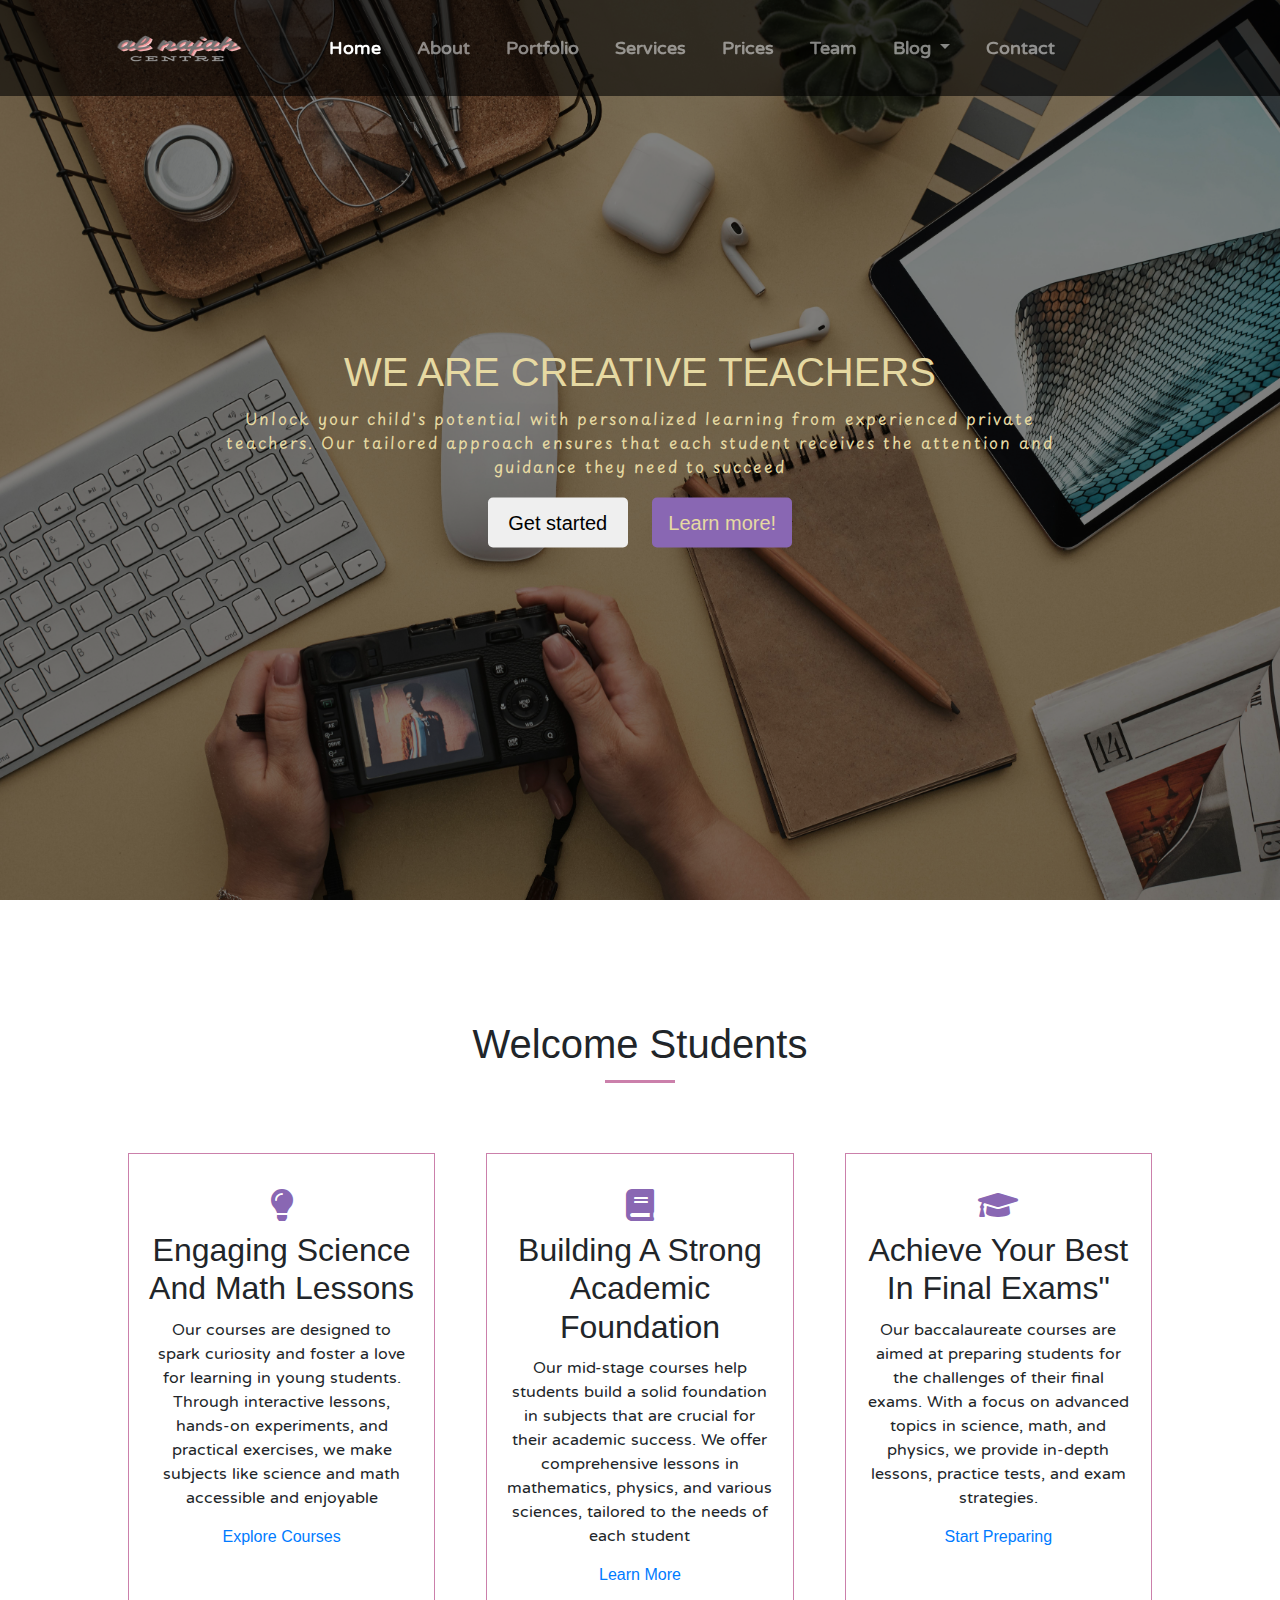
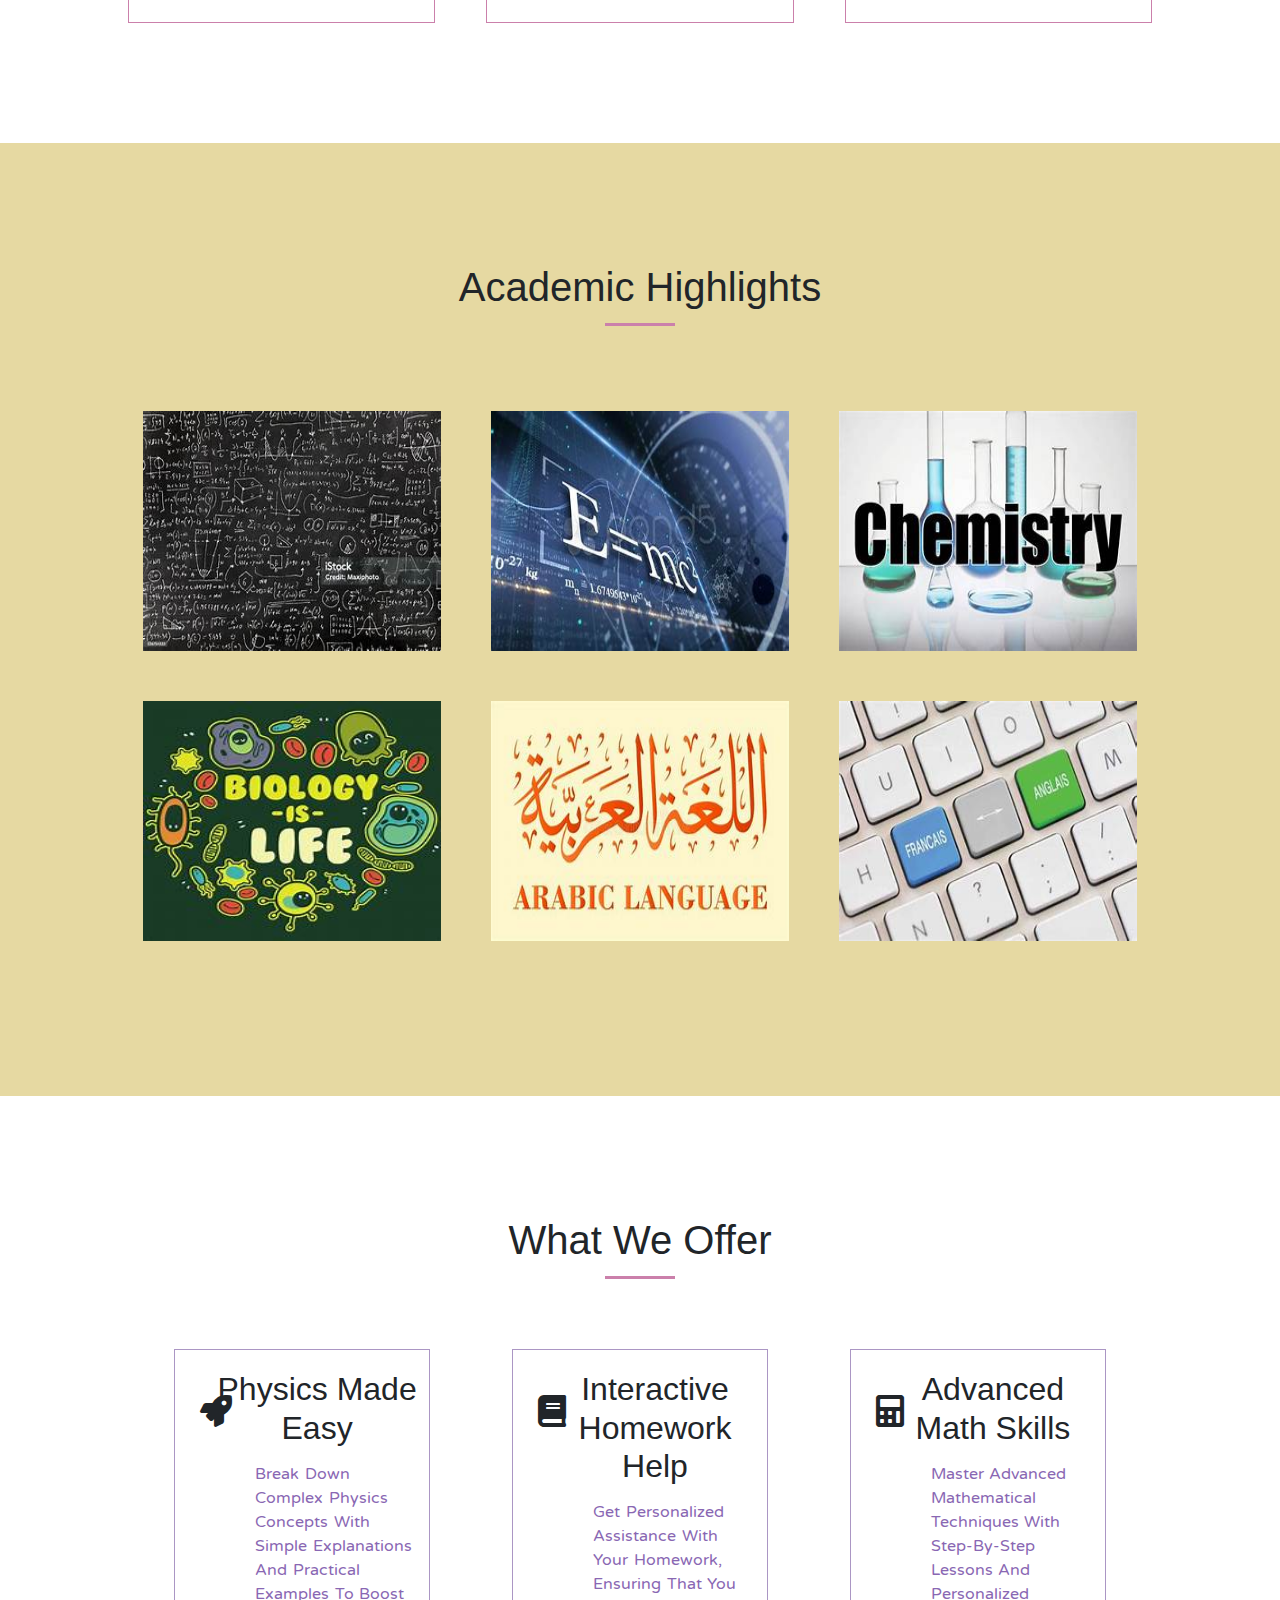
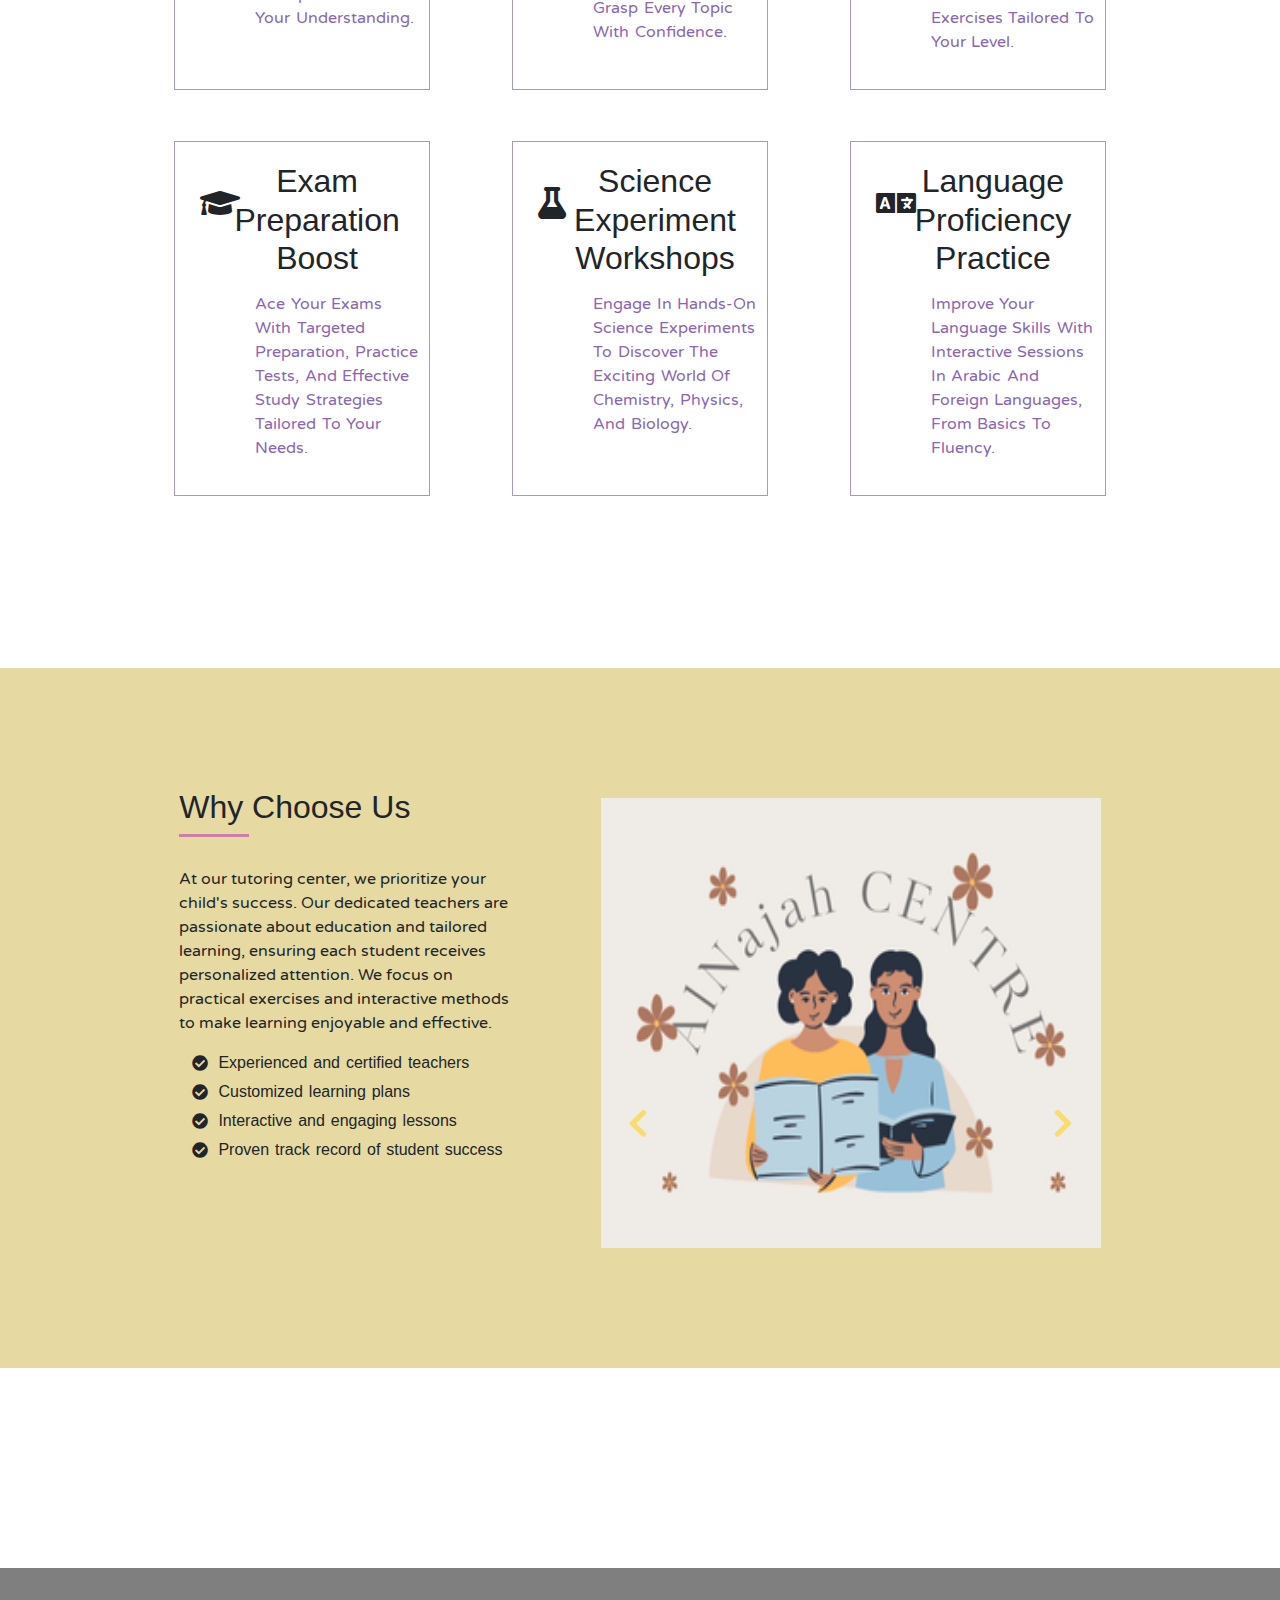
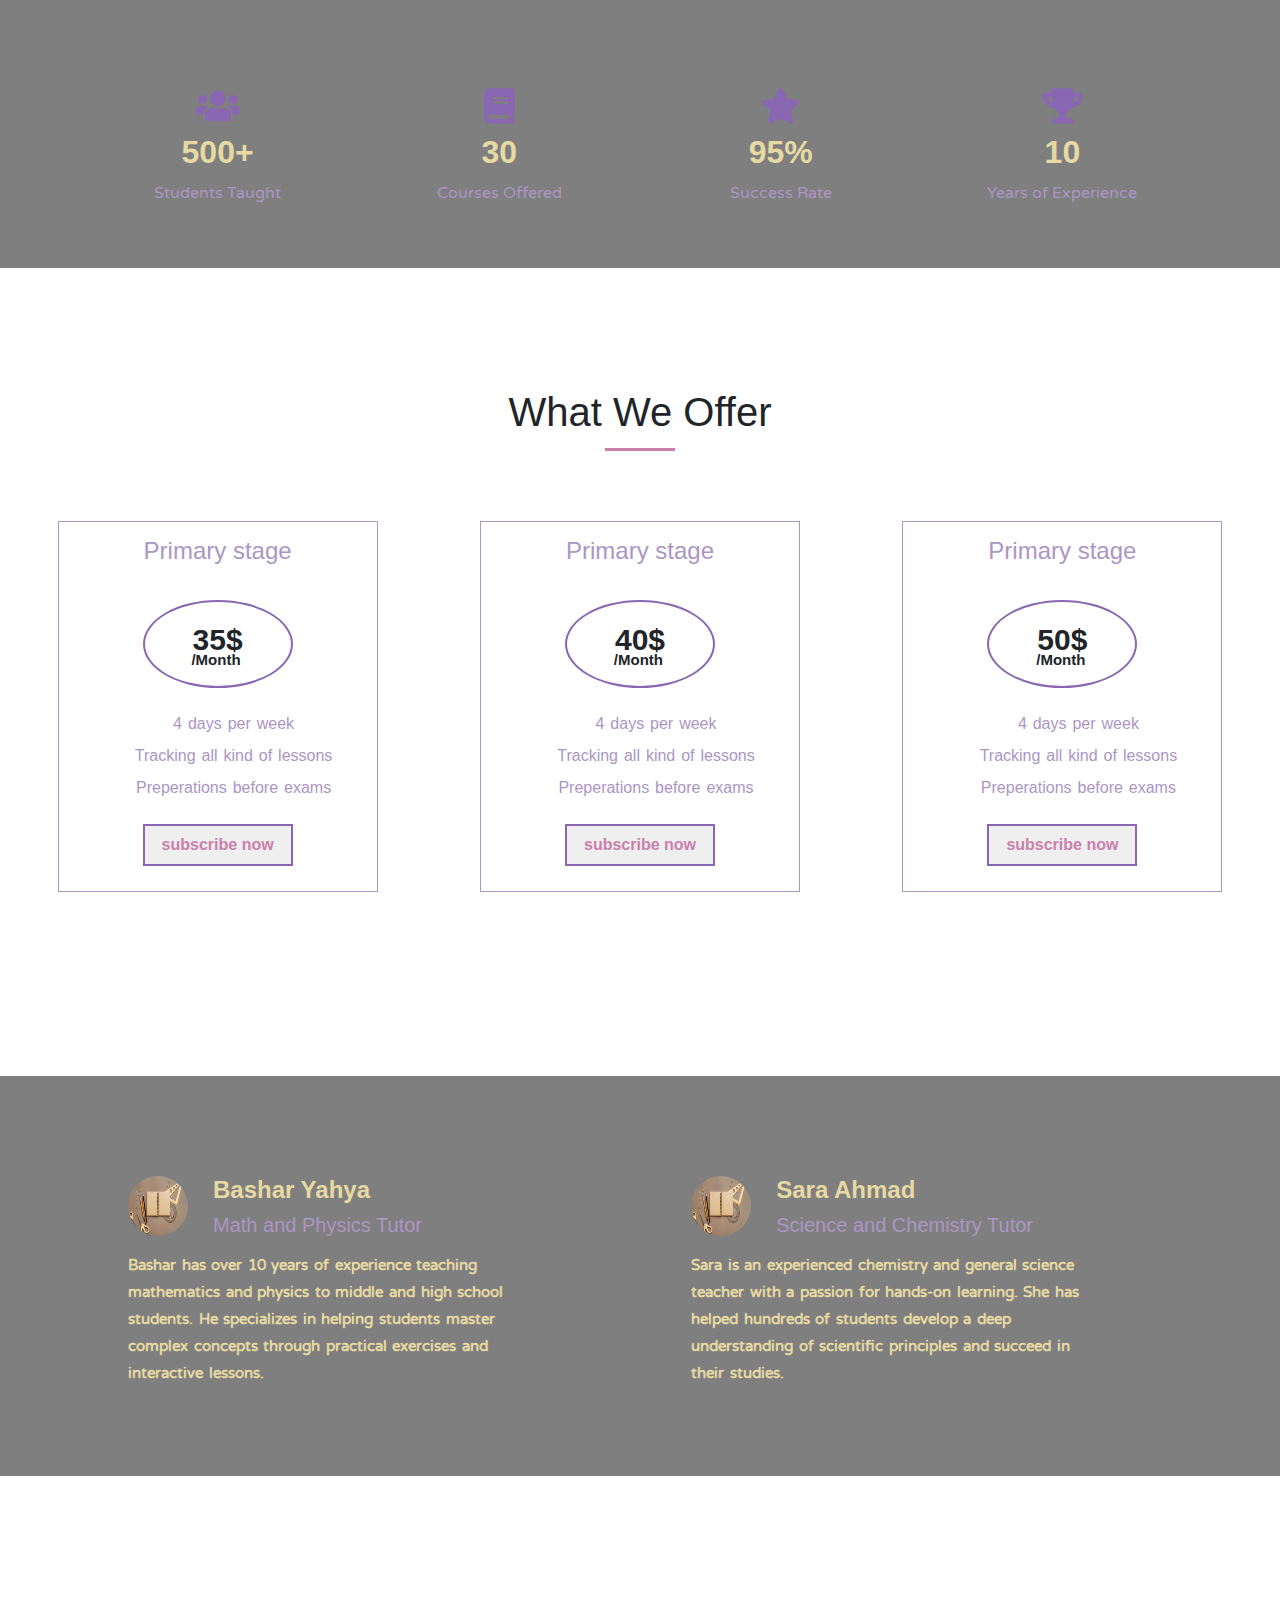
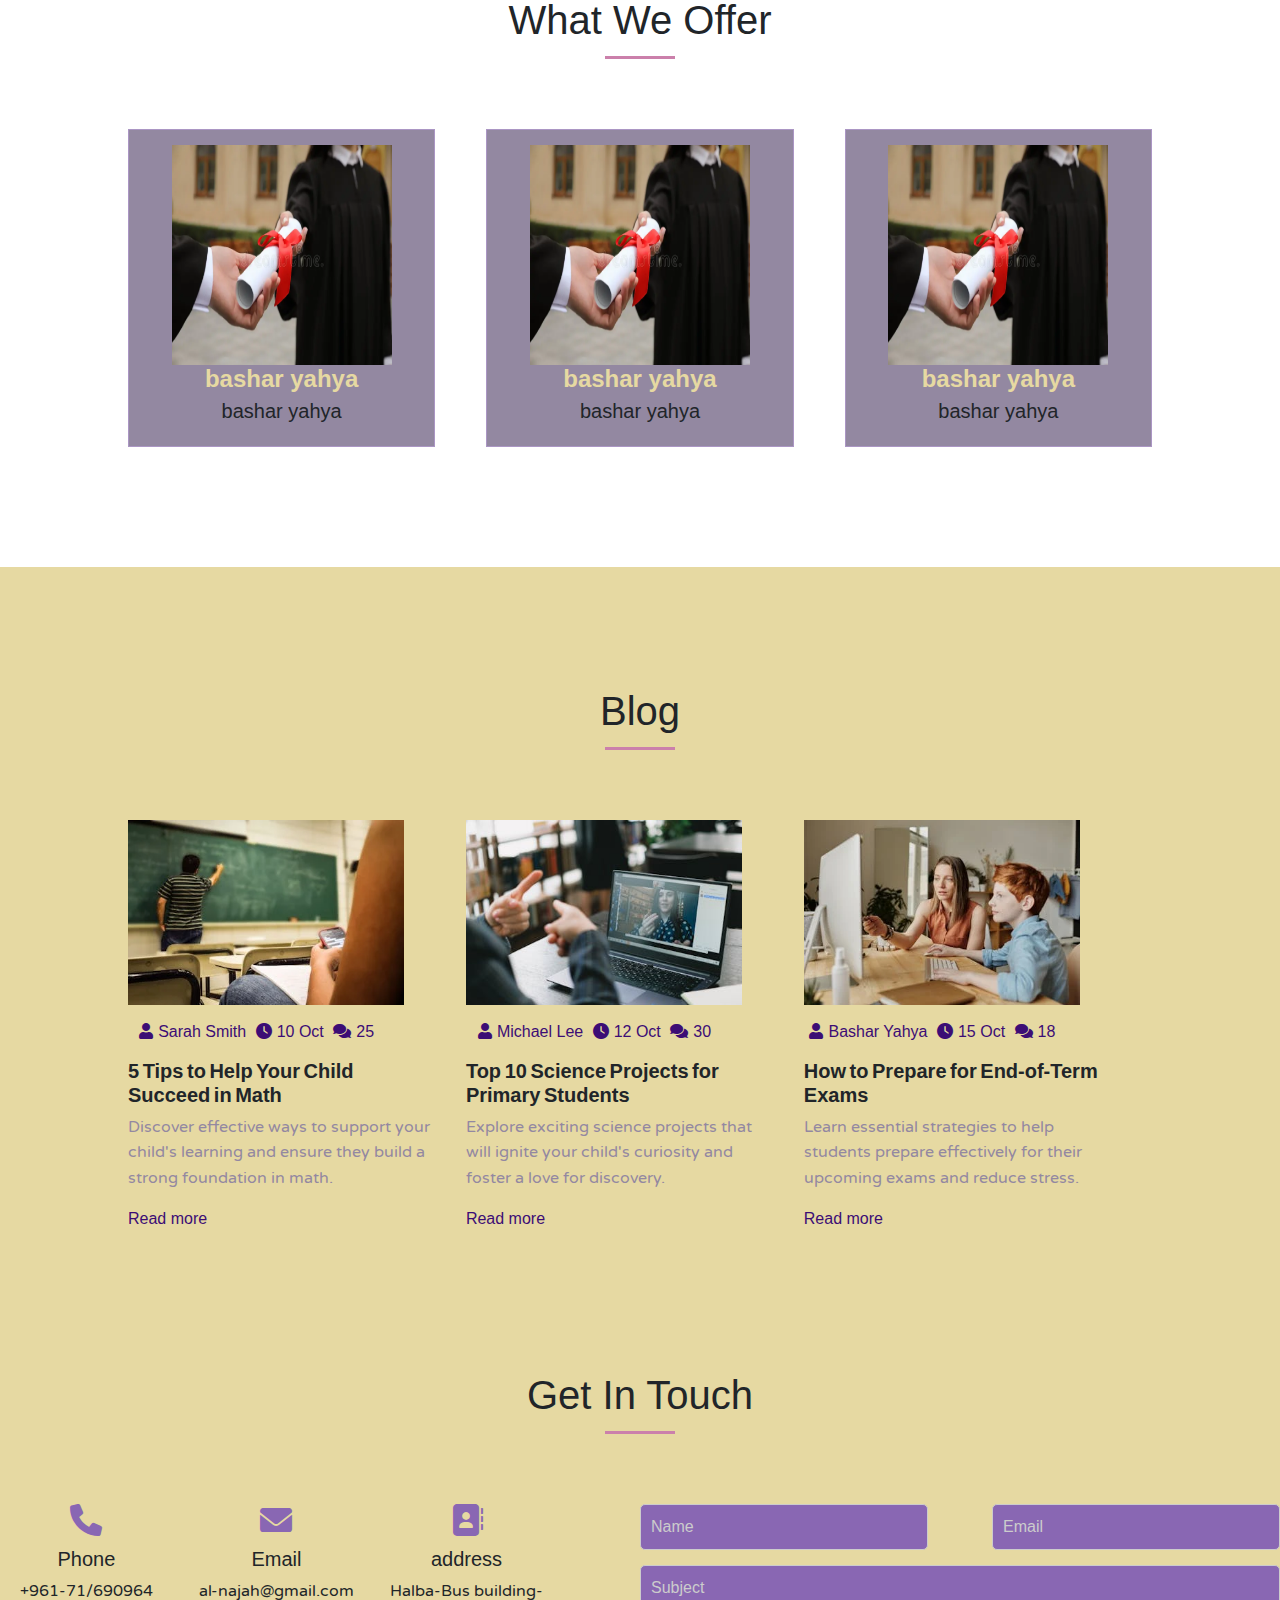
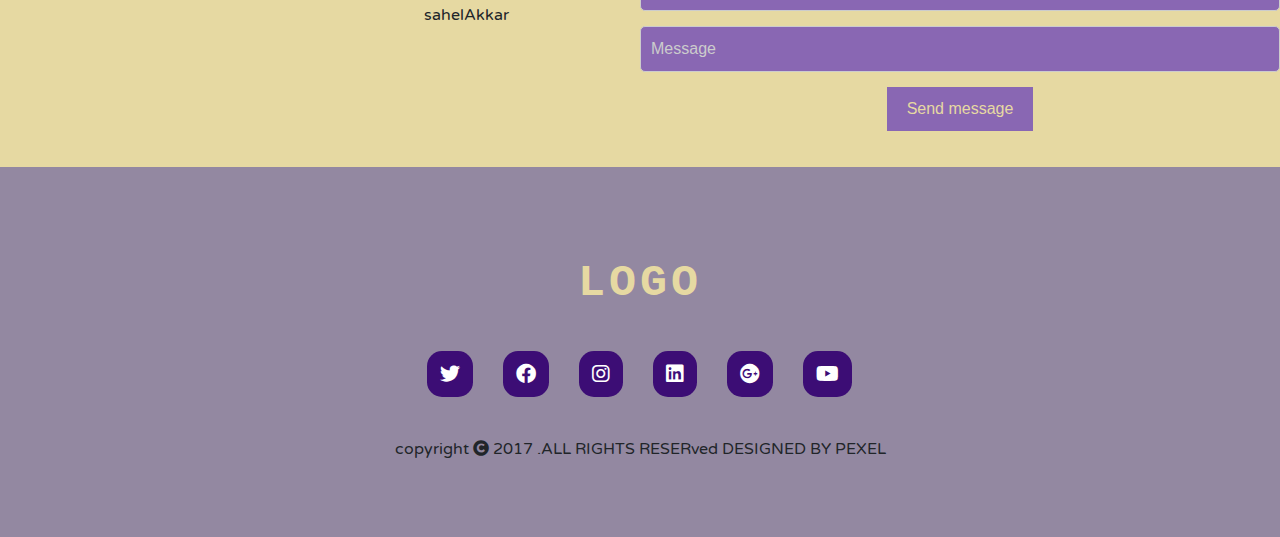
==== index.html @ e5c34289 "create project" ====
<!DOCTYPE html>
<html lang="en">
<head>
    <meta charset="UTF-8">
    <meta name="viewport" content="width=device-width, initial-scale=1.0">
    <title>Document</title>
    <link href="https://cdn.jsdelivr.net/npm/bootstrap@5.3.3/dist/css/bootstrap.min.css" rel="stylesheet" integrity="sha384-QWTKZyjpPEjISv5WaRU9OFeRpok6YctnYmDr5pNlyT2bRjXh0JMhjY6hW+ALEwIH" crossorigin="anonymous">
<script src="https://cdn.jsdelivr.net/npm/bootstrap@5.3.3/dist/js/bootstrap.bundle.min.js" integrity="sha384-YvpcrYf0tY3lHB60NNkmXc5s9fDVZLESaAA55NDzOxhy9GkcIdslK1eN7N6jIeHz" crossorigin="anonymous"></script>
<link rel="stylesheet" href="https://cdnjs.cloudflare.com/ajax/libs/font-awesome/6.0.0-beta3/css/all.min.css">

    <link rel="stylesheet" href="css/all.css">
    <link rel="stylesheet" href="css/style.css">    

    <!-- fonts links -->
    <link rel="preconnect" href="https://fonts.googleapis.com">
<link rel="preconnect" href="https://fonts.gstatic.com" crossorigin>
<link href="https://fonts.googleapis.com/css2?family=Poppins:ital,wght@0,100;0,200;0,300;0,400;0,500;0,600;0,700;0,800;0,900;1,100;1,200;1,300;1,400;1,500;1,600;1,700;1,800;1,900&display=swap" rel="stylesheet">
<link rel="preconnect" href="https://fonts.googleapis.com">
<link rel="preconnect" href="https://fonts.gstatic.com" crossorigin>
<link href="https://fonts.googleapis.com/css2?family=Nerko+One&family=Poppins:ital,wght@0,100;0,200;0,300;0,400;0,500;0,600;0,700;0,800;0,900;1,100;1,200;1,300;1,400;1,500;1,600;1,700;1,800;1,900&display=swap" rel="stylesheet">
<link rel="stylesheet" href="https://stackpath.bootstrapcdn.com/bootstrap/4.5.2/css/bootstrap.min.css">

</head>
<body>

    <div class="header">
        <nav class="navbar navbar-expand-lg navbar-dark">
            <div class="container1">
                <a class="navbar-brand" href="#">
                    <div class="logo">
                        <img src="Images/AlNajah_CENTRE__4_-removebg-preview.png" alt="logo-img" draggable="false">
                    </div>
                </a>
                <button class="navbar-toggler" type="button" data-toggle="collapse" data-target="#navbarNav" aria-controls="navbarNav" aria-expanded="false" aria-label="Toggle navigation">
                    <span class="navbar-toggler-icon"></span>
                </button>
                <div class="collapse navbar-collapse" id="navbarNav">
                    <ul class="navbar-nav ml-auto">
                        <li class="nav-item"><a class="nav-link active" href="#">Home</a></li>
                        <li class="nav-item"><a class="nav-link" href="#about">About</a></li>
                        <li class="nav-item"><a class="nav-link" href="#">Portfolio</a></li>
                        <li class="nav-item"><a class="nav-link" href="#">Services</a></li>
                        <li class="nav-item"><a class="nav-link" href="#">Prices</a></li>
                        <li class="nav-item"><a class="nav-link" href="#">Team</a></li>
                        <li class="nav-item dropdown">
                            <a class="nav-link dropdown-toggle" href="#" id="blogDropdown" role="button" data-toggle="dropdown" aria-haspopup="true" aria-expanded="false">
                                Blog
                            </a>
                            <div class="dropdown-menu" aria-labelledby="blogDropdown">
                                <a class="dropdown-item" href="blog.html">Blog Post</a>
                            </div>
                        </li>
                        <li class="nav-item"><a class="nav-link" href="#">Contact</a></li>
                    </ul>
                </div>
            </div>
        </nav>
    </div>

    <!-- home sections start  -->
    <!-- /*yale bade a3ti bg image */ -->

     <!-- header content -->
     <div class="home" >
        <div class="home-overlay">
               <!-- /* lcontent yale jeye bnes safha */  -->
        <div class="home-content">  
            <h1 class="h1-home">we are creative teachers</h1>
            <p class="p-home">Unlock your child's potential with personalized learning from experienced private teachers. Our tailored approach ensures that each student receives the attention and guidance they need to succeed </p>
            <div class="button">
                <button class="btn-home-1 hover-opacity">Get started</button>
                <button class="btn-home-2 hover-opacity">Learn more!</button>
            </div>
        </div>
        </div>
     
     </div>

     <!-- first section -->
      <!-- <div class="first-section ">
        <div class="section-title">
           <h2 class="h2-title">Welcome students</h2>
           <span class="line-title"></span>
        </div>
      </div> -->
      <!-- about section   -->
      <div class="about pd_y" id="about" class="nav-link">
        <div class="first-section ">
            <div class="section-title">
               <h2 class="h2-title">Welcome students</h2>
               <span class="line-title"></span>
            </div>
          </div>
        <div class="container1">
            <div class="about-content">
                <div class="about-item leftoright-effect1">
                    <i class=" icon fa fa-lightbulb fa-2x" aria-hidden="true"></i>
                    <h2 class="h2-about-content">Engaging Science and Math Lessons</h2>
                    <p class="about-para-cont">Our courses are designed to spark curiosity and foster a love for learning in young students. Through interactive lessons, hands-on experiments, and practical exercises, we make subjects like science and math accessible and enjoyable</p>
                   
                    <a class="btn-abt" href="#">Explore Courses</a>
                </div>
                <div class=" about-item mg2 leftoright-effect1">
                    <i class=" icon fa fa-book fa-2x" aria-hidden="true"></i>
                    <h2 class="h2-about-content">Building a Strong Academic Foundation</h2>
                    <p class="about-para-cont">Our mid-stage courses help students build a solid foundation in subjects that are crucial for their academic success. We offer comprehensive lessons in mathematics, physics, and various sciences, tailored to the needs of each student</p>
                   
                    <a class="btn-abt" href="#">Learn More</a>
                </div>
                <div class="about-item leftoright-effect1">
                    <i class="icon fa fa-graduation-cap fa-2x" aria-hidden="true"></i>
                    <h2 class="h2-about-content">Achieve Your Best in Final Exams"</h2>
                    <p class="about-para-cont">Our baccalaureate courses are aimed at preparing students for the challenges of their final exams. With a focus on advanced topics in science, math, and physics, we provide in-depth lessons, practice tests, and exam strategies. </p>
                   
                    <a class="btn-abt" href="#">Start Preparing</a>
                </div>
              </div>
        </div>
        
      </div>

      <!-- portfolio section  -->
       <div class="portfolio-section pd_y">
        <div class="first-section ">
            <div class="section-title">
               <h2 class="h2-title">Academic Highlights</h2>
               <span class="line-title"></span>
            </div>
            <div class="container1">
                <div class="porfolio-content">
                    <div class="portfolio-item  ">
                        <img src="Images/chalkboard.jfif" alt="">
                        <div class="portf-overlay-cont">
                             <div class="portf-cont-info">
                                <p class="overlay-category">Mathematics</p>
                                <h2 class="mini-tittle-overlay">Interactive Math Session</h2>
                                <a href="#"><i class="fa fa-edit fa-lg aria-hidden="true"></i></a>
                                <a href="#"><i class="fa fa-search fa-lg" aria-hidden="true"></i></a>
                             </div>
                        
                           
                        </div>
                    </div>
                    <div class="portfolio-item">
                        <img src="Images/phys.jfif" alt="">
                        <div class="portf-overlay-cont">
                            <div class="portf-cont-info">
                               <p class="overlay-category">Physics</p>
                               <h2 class="mini-tittle-overlay">Engaging Physics Lessons<</h2>
                               <a href="#"><i class="fa fa-edit fa-lg aria-hidden="true"></i></a>
                               <a href="#"><i class="fa fa-search fa-lg" aria-hidden="true"></i></a>
                            </div>
                       
                          
                       </div>
                        
                    </div>
                    <div class="portfolio-item">
                        <img src="Images/chemestyrjfif.jfif" alt="">
                        <div class="portf-overlay-cont">
                            <div class="portf-cont-info">
                               <p class="overlay-category">Chemistry/p>
                               <h2 class="mini-tittle-overlay">Interactive Lab Work</h2>
                               <a href="#"><i class="fa fa-edit fa-lg aria-hidden="true"></i></a>
                               <a href="#"><i class="fa fa-search fa-lg" aria-hidden="true"></i></a>
                            </div>
                       
                          
                       </div>
                    </div>
                    <div class="portfolio-item">
                        <img src="Images/biologie.jfif" alt="">
                        <div class="portf-overlay-cont">
                            <div class="portf-cont-info">
                               <p class="overlay-category">Biology</p>
                               <h2 class="mini-tittle-overlay">Exploring Life Sciences</h2>
                               <a href="#"><i class="fa fa-edit fa-lg aria-hidden="true"></i></a>
                               <a href="#"><i class="fa fa-search fa-lg" aria-hidden="true"></i></a>
                            </div>
                       
                          
                       </div>
                    </div>
                    <div class="portfolio-item">
                        <img src="Images/arabic.jfif" alt="">
                        <div class="portf-overlay-cont">
                            <div class="portf-cont-info">
                               <p class="overlay-category">Arabic Language</p>
                               <h2 class="mini-tittle-overlay">Mastering Arabic Language</h2>
                               <a href="#"><i class="fa fa-edit fa-lg aria-hidden="true"></i></a>
                               <a href="#"><i class="fa fa-search fa-lg" aria-hidden="true"></i></a>
                            </div>
                       
                          
                       </div>
                    </div>
                    <div class="portfolio-item">
                        <img src="Images/fr-eng.jfif" alt="">
                        <div class="portf-overlay-cont">
                            <div class="portf-cont-info">
                               <p class="overlay-category">Foreign Languages/p>
                               <h2 class="mini-tittle-overlay">New Languages</h2>
                               <a href="#"><i class="fa fa-edit fa-lg aria-hidden="true"></i></a>
                               <a href="#"><i class="fa fa-search fa-lg" aria-hidden="true"></i></a>
                            </div>
                       
                          
                       </div>
                    </div>
                   
                </div>
            </div>

        </div>
       </div>
       <!-- finish portfolio section  -->

       <!-- begin offer section  -->

       <div class="offer-section pd_y">
        <div class="first-section ">
            <div class="section-title">
               <h2 class="h2-title">what we offer </h2>
               <span class="line-title"></span>
            </div>
            <div class="container1">
                <!-- hayda amalto kermel display flex  -->
                <div class="offer-container">    
                    <div class="offer-item leftoright-effect2 ">
                        <i class="fa fa-rocket fa-2x" aria-hidden="true"></i>
                        <h2 class="h2-offer">Physics Made Easy</h2>
                        <p class="para-offer">Break down complex physics concepts with simple explanations and practical examples to boost your understanding.</p>
                      </div>
                      
                      <div class="offer-item leftoright-effect2">
                        <i class="fa fa-book fa-2x" aria-hidden="true"></i>
                        <h2 class="h2-offer">Interactive Homework Help</h2>
                        <p class="para-offer">Get personalized assistance with your homework, ensuring that you grasp every topic with confidence.</p>
                      </div>
                      
                      <div class="offer-item leftoright-effect2">
                        <i class="fa fa-calculator fa-2x" aria-hidden="true"></i>
                        <h2 class="h2-offer">Advanced Math Skills</h2>
                        <p class="para-offer">Master advanced mathematical techniques with step-by-step lessons and personalized exercises tailored to your level.</p>
                      </div>
                      
                    <div class="offer-item leftoright-effect2">
                        <i class="fa fa-graduation-cap fa-2x" aria-hidden="true"></i>
                        <h2 class="h2-offer">Exam Preparation Boost</h2>
                        <p class="para-offer">Ace your exams with targeted preparation, practice tests, and effective study strategies tailored to your needs.</p>
                      </div>
                      
                      <div class="offer-item leftoright-effect2">
                        <i class="fa fa-flask fa-2x" aria-hidden="true"></i>
                        <h2 class="h2-offer">Science Experiment Workshops</h2>
                        <p class="para-offer">Engage in hands-on science experiments to discover the exciting world of chemistry, physics, and biology.</p>
                      </div>
                      
                    <div class="offer-item leftoright-effect2">
                        <i class="fa fa-language fa-2x" aria-hidden="true"></i>
                        <h2 class="h2-offer">Language Proficiency Practice</h2>
                        <p class="para-offer">Improve your language skills with interactive sessions in Arabic and foreign languages, from basics to fluency.</p>
                      </div>
                      
                </div>
            </div>


        </div>

       </div>
       <!-- Example single danger button -->
        <!-- Example split danger button -->
        <div class="services pd_y">
            <div class="container1">
                <div class="container2">
                    <div class="first-section1 ">
                        <div class="services-title">
                            <h2 class="h2-title">Why Choose Us</h2>
                            <span class="line-title"></span>
                            <div>
                                <p class="para-services">At our tutoring center, we prioritize your child's success. Our dedicated teachers are passionate about education and tailored learning, ensuring each student receives personalized attention. We focus on practical exercises and interactive methods to make learning enjoyable and effective.</p>
                                <ul class="mini-services">
                                    <li><i class="fa fa-check-circle " aria-hidden="true"></i> Experienced and certified teachers</li>
                                    <li><i class="fa fa-check-circle " aria-hidden="true"></i> Customized learning plans</li>
                                    <li><i class="fa fa-check-circle  aria-hidden="true"></i> Interactive and engaging lessons</li>
                                    <li><i class="fa fa-check-circle " aria-hidden="true"></i> Proven track record of student success</li>
                                </ul>
                            </div>
                        </div>
                        
                </div>
                <div id="carouselExample" class="carousel slide">
                    <div class="carousel-inner">
                      <div class="carousel-item active">
                        <img src="Images/AlNajah CENTRE.png" class="d-block " alt="...">
                      </div>
                      <div class="carousel-item">
                        <img src="Images/AlNajah CENTRE.png" class="d-block " alt="...">
                      </div>
                      <div class="carousel-item">
                        <img src="Images/main_background.jpg" class="d-block " alt="...">
                      </div>
                    </div>
                    <button class="carousel-control-prev" type="button" data-bs-target="#carouselExample" data-bs-slide="prev">
                      <span class="fas fa-chevron-left" aria-hidden="true"></span>
                      <span class="visually-hidden">Previous</span>
                    </button>
                    <button class="carousel-control-next" type="button" data-bs-target="#carouselExample" data-bs-slide="next">
                      <span class="fas fa-chevron-right" aria-hidden="true"></span>
                      <span class="visually-hidden">Next</span>
                    </button>
                  </div>
                


            </div>
           
           
        </div>
        </div>

        <!-- number section  -->
      
        <div class="num-section " >
          <div class="home-overlay">
            <div class="container1">
                <div class="num-item-grp pd_y">
                    <div class="num-item">
                        <i class="icon fa fa-users" aria-hidden="true"></i>
                        <h2 class="h2-num-sec">500+</h2>
                        <p class="para-num-sec">Students Taught</p>
                    </div>
                    <div class="num-item">
                        <i class="icon fa fa-book" aria-hidden="true"></i>
                        <h2 class="h2-num-sec">30</h2>
                        <p class="para-num-sec">Courses Offered</p>
                    </div>
                    <div class="num-item">
                        <i class="icon fa fa-star" aria-hidden="true"></i>
                        <h2 class="h2-num-sec">95%</h2>
                        <p class="para-num-sec">Success Rate</p>
                    </div>
                    <div class="num-item">
                        <i class="icon fa fa-trophy" aria-hidden="true"></i>
                        <h2 class="h2-num-sec">10</h2>
                        <p class="para-num-sec">Years of Experience</p>
                    </div>
                </div>
                
            </div>
      
          </div>
        </div>


        <div class="Prices-section pd_y">
            <div class="first-section ">
                <div class="section-title">
                   <h2 class="h2-title">what we offer </h2>
                   <span class="line-title"></span>
                </div>
            </div>
                <div class="conatiner1">
                    <div class="prices-item-grp">
                        <div class="prices-item home-overlay2">
                           <div class="subscribe_tittle">
                            <h4 class="h3_prices">Primary stage </h4>
                        </div>
                            <div class="prices_mnth">
                            <h2 class="prices_subscription">35$</h2><span class="span_month">/Month</span>
                           </div>
                           <ul class="prices_descreption">
                            <li>4 days per week</li>
                            <li>Tracking all kind of lessons</li>
                            <li>Preperations before exams </li>
                           </ul>
                           <div class="button_prices">
                            <button>subscribe now</button>
                           </div>

                        </div>
                    


                    
                    <div class="prices-item home-overlay2">
                        <div class="subscribe_tittle">
                            <h4 class="h3_prices">Primary stage </h4>
                        </div>
                            <div class="prices_mnth">
                            <h2 class="prices_subscription">40$</h2><span class="span_month">/Month</span>
                           </div>
                           <ul class="prices_descreption">
                            <li>4 days per week</li>
                            <li>Tracking all kind of lessons</li>
                            <li>Preperations before exams </li>
                           </ul>
                           <div class="button_prices">
                            <button>subscribe now</button>
                           </div>

                        
                    </div>
                   
                        <div class="prices-item home-overlay2">
                            <div class="subscribe_tittle">
                                <h4 class="h3_prices">Primary stage </h4>
                            </div>
                                <div class="prices_mnth">
                                <h2 class="prices_subscription">50$</h2><span class="span_month">/Month</span>
                               </div>
                           <ul class="prices_descreption">
                            <li>4 days per week</li>
                            <li>Tracking all kind of lessons</li>
                            <li>Preperations before exams </li>
                           </ul>
                           <div class="button_prices">
                            <button>subscribe now</button>
                           </div>

                        </div>
                    </div>
                    
                </div>
        </div>

        <div class="teachers_portf pd_y">
            <div class="home-overlay">
            <div class="container1">
                <div class="teacher-item">
                    <div class="teacher-item1">
                        <img class="images-teach" src="Images/pexels-photo-5088008.webp" width="60px" height="60px" alt="Teacher Image">
                        <div class="img-desc">
                            <h4 class="teacher-name">Bashar Yahya</h4>
                            <h5 class="teacher-job">Math and Physics Tutor</h5>
                        </div>
                        <p class="teacher-descreption">
                            Bashar has over 10 years of experience teaching mathematics and physics to middle and high school students. He specializes in helping students master complex concepts through practical exercises and interactive lessons. 
                        </p>
                    </div>
                    
                    <div class="teacher-item1">
                        <img class="images-teach" src="Images/pexels-photo-5088008.webp" width="60px" height="60px" alt="Teacher Image">
                        <div class="img-desc">
                            <h4 class="teacher-name">Sara Ahmad</h4>
                            <h5 class="teacher-job">Science and Chemistry Tutor</h5>
                        </div>
                        <p class="teacher-descreption">
                            Sara is an experienced chemistry and general science teacher with a passion for hands-on learning. She has helped hundreds of students develop a deep understanding of scientific principles and succeed in their studies. 
                        </p>
                    </div>
                </div>


            </div>
        </div>

        </div>


        <div class="team-section pd_y">
            <div class="first-section ">
                <div class="section-title">
                   <h2 class="h2-title">what we offer </h2>
                   <span class="line-title"></span>
                </div>
            </div>
            <div class="container1">
                <div class="team-item-grp">
                    <div class="item-team">
                       
                        <div class="img-team">
                            <img src="Images/diploma.webp" width="220px" height="220px">
                         
                        
                            <h4 class="h4-team">bashar yahya</h4>
                            <h5 class="h5-team">bashar yahya</h5>
                            </div>
                            <div class="home-overlay3">
                                <div class="icon-team">
                                    <li><a href="#"><i class="fa-brands fa-twitter"></i></a></li>
                                    <li><a href="#"><i class="fa-brands fa-facebook"></i></a></li>
                                    <li><a href="#"><i class="fa-brands fa-instagram"></i></a></li>
    
                                </div>

                            </div>
                       
                        
                    </div>
               
                    
                    
                    <div class="item-team">
                       
                        <div class="img-team">
                            <img src="Images/diploma.webp" width="220px" height="220px">
                         
                        
                            <h4 class="h4-team">bashar yahya</h4>
                            <h5 class="h5-team">bashar yahya</h5>
                            </div>
                            <div class="home-overlay3">
                                <div class="icon-team">
                                    <li><a href="#"><i class="fa-brands fa-twitter"></i></a></li>
                                    <li><a href="#"><i class="fa-brands fa-facebook"></i></a></li>
                                    <li><a href="#"><i class="fa-brands fa-instagram"></i></a></li>
    
                                </div>

                            </div>
                       
                        
                    </div>
                    <div class="item-team">
                       
                        <div class="img-team">
                            <img src="Images/diploma.webp" width="220px" height="220px">
                         
                        
                            <h4 class="h4-team">bashar yahya</h4>
                            <h5 class="h5-team">bashar yahya</h5>
                            </div>
                            <div class="home-overlay3">
                                <div class="icon-team">
                                    <li><a href="#"><i class="fa-brands fa-twitter"></i></a></li>
                                    <li><a href="#"><i class="fa-brands fa-facebook"></i></a></li>
                                    <li><a href="#"><i class="fa-brands fa-instagram iii"></i></a></li>
    
                                </div>

                            </div>
                       
                        
                    </div>
                           
                        </div>
                    
                </div>
            </div>

            <!-- /////////////////////////////////////////////////////////////////////// -->




        <!-- start of blog section  -->


        <div class="blog-section pd_y">
            <div class="first-section ">
                <div class="section-title">
                   <h2 class="h2-title">Blog </h2>
                   <span class="line-title"></span>
                </div>
            </div>
            <div class="container1">
                <div class="bog-item-grp">
                    <div class="blog-item">
                        <div class="blog-item-img">
                            <img src="Images/teacher.webp" alt="Teaching Tips">
                        </div>
                        <div class="icon-blog">
                            <i class="fa fa-user" aria-hidden="true"></i><span>Sarah Smith</span>
                            <span class="icon-2"><i class="fa-solid fa-clock"></i><span>10 Oct</span></span>
                            <i class="fa fa-comments" aria-hidden="true"></i><span>25</span>
                        </div>
                        <div class="blog-content">
                            <h5 class="h5-blog">5 Tips to Help Your Child Succeed in Math</h5>
                            <p class="para-blog">
                                Discover effective ways to support your child's learning and ensure they build a strong foundation in math.
                            </p>
                            <button class="blog-btn">Read more</button>
                        </div>
                    </div>
                    
                    <div class="blog-item">
                        <div class="blog-item-img">
                            <img src="Images/project.jpeg" alt="Science Project Ideas">
                        </div>
                        <div class="icon-blog">
                            <i class="fa fa-user" aria-hidden="true"></i><span>Michael Lee</span>
                            <span class="icon-2"><i class="fa-solid fa-clock"></i><span>12 Oct</span></span>
                            <i class="fa fa-comments" aria-hidden="true"></i><span>30</span>
                        </div>
                        <div class="blog-content">
                            <h5 class="h5-blog">Top 10 Science Projects for Primary Students</h5>
                            <p class="para-blog">
                                Explore exciting science projects that will ignite your child's curiosity and foster a love for discovery.
                            </p>
                            <button class="blog-btn">Read more</button>
                        </div>
                    </div>
                    
                    <div class="blog-item">
                        <div class="blog-item-img">
                            <img src="Images/laptop.webp" alt="Exam Preparation">
                        </div>
                        <div class="icon-blog">
                            <i class="fa fa-user" aria-hidden="true"></i><span>Bashar Yahya</span>
                            <span class="icon-2"><i class="fa-solid fa-clock"></i><span>15 Oct</span></span>
                            <i class="fa fa-comments" aria-hidden="true"></i><span>18</span>
                        </div>
                        <div class="blog-content">
                            <h5 class="h5-blog">How to Prepare for End-of-Term Exams</h5>
                            <p class="para-blog">
                                Learn essential strategies to help students prepare effectively for their upcoming exams and reduce stress.
                            </p>
                            <a href="#"><button class="blog-btn">Read more</button></a>
                        </div>
                    </div>
                </div>
            </div>


        </div>

        <div class="contact pd_y">
            <div class="first-section ">
                <div class="section-title">
                   <h2 class="h2-title">Get in touch </h2>
                   <span class="line-title"></span>
                </div>
            </div>
            <div class="container4">
                <div class="contact-grp">
                    <div class="contact-item">
                        <i class="fa-solid fa-phone fa-2x"></i>
                        <h5 class="contact-h5 ">Phone</h5>
                        <p class="para-contact">+961-71/690964</p>
                    </div>
                    <div class="contact-item">
                        <i class="fa-solid fa-envelope fa-2x"></i>
                        <h5 class="contact-h5">Email</h5>
                        <p class="para-contact">al-najah@gmail.com</p>
                    </div>
                    <div class="contact-item">
                        <i class="fa-solid fa-address-book fa-2x"></i>
                        <h5 class="contact-h5">address</h5>
                        <p class="para-contact">Halba-Bus building-sahelAkkar</p>
                    </div>
                </div>
                <ul class="input-cntct">
                   <li> <input type="text" placeholder="Name" class="name">  <input class="email" type="email" placeholder="Email"></li>
                  
                    <li><input class="subject" type="text" placeholder="Subject"></li>
                    <li><input class="message" type="text" placeholder="Message"></li>
                    <button class="send-msg">Send message</button>
                </ul>
                </div>
                </div>

        <!-- ///////////////////////////////////////////////////////////// -->

        <!-- start footer section -->

        <div class="footer">
        
                <div class="h2-footer">
                    <h2>LOGO</h2>
    
                </div>
                <ul class="icon-footer">
                    <li><a href="#"><i class="fa-brands fa-twitter"></i></a></li>
                    <li><a href="#"><i class="fa-brands fa-facebook"></i></a></li>
                    <li><a href="#"><i class="fa-brands fa-instagram"></i></a></li>
                    <li><a href="#"><i class="fa-brands fa-linkedin"></i></a></li>
                    <li><a href="#"><i class="fa-brands fa-google-plus"></i></a></li>
                    <li><a href="#"><i class="fa-brands fa-youtube"></i></a></li>
                    
               
                </ul>
                <p class="para-footer">copyright  <i class="fa fa-copyright" aria-hidden="true"></i> 2017 .ALL RIGHTS RESERved DESIGNED BY PEXEL</p>
           
            

        </div>




        
            <!-- Add these scripts before the closing </body> tag -->
        <script src="https://code.jquery.com/jquery-3.5.1.slim.min.js"></script>
        <script src="https://cdn.jsdelivr.net/npm/@popperjs/core@2.9.3/dist/umd/popper.min.js"></script>
        <script src="https://stackpath.bootstrapcdn.com/bootstrap/4.5.2/js/bootstrap.min.js"></script>

</body>
</html>
---- css/style.css ----
/* tene tari2a la t8ayer font bl import btkebo bl css howe andak link wandak limport  */
@import url('https://fonts.googleapis.com/css2?family=Nerko+One&family=Poppins:ital,wght@0,100;0,200;0,300;0,400;0,500;0,600;0,700;0,800;0,900;1,100;1,200;1,300;1,400;1,500;1,600;1,700;1,800;1,900&family=Varela+Round&display=swap');


/* paragraph home font  */

@import url('https://fonts.googleapis.com/css2?family=Nerko+One&family=Playpen+Sans:wght@100..800&family=Poppins:ital,wght@0,100;0,200;0,300;0,400;0,500;0,600;0,700;0,800;0,900;1,100;1,200;1,300;1,400;1,500;1,600;1,700;1,800;1,900&family=Varela+Round&display=swap');




/* common style */
/* opacity hover
   overlay 
   section header
   header nav item line
   distance between each section 
   hoover effect 1 from left to right  
   hoover effect 2 from top to bottom 
   conatiner bhet fi kel lmawka3 la2an mano de2i2 3an ltraf  */


   /* general style */

*{
   margin: 0;
   padding: 0;
   box-sizing: border-box ;

}

/* //////////////////////////////////////////////////////////////////////////////////////// */
/* class general bsta3mlo bkel safha aw bkazza safha  */
.home-overlay{
   position: absolute;
   width: 100%;
   height: 100%;
   top: 0;
   left: 0;
   background-color: rgba(0   , 0, 0, 0.5);

}

.home-overlay2 {
   position: relative;
}
.home-overlay2::after{
   position: absolute;
   content: "";
   width: 100%;
   height: 0;
   top: 0;
   left: 0;
   right: 0;
   bottom: 0;
   transition: height 1s;
   background: #E6D9A2;
   z-index: -1;
   
   
}
h1 ,h2 ,h3 ,h4 , h5 , h6 {
   font-family: montserrat,sans-serif;
}

button , p {
   font-family: "Varela Round", sans-serif
}

.hover-opacity{
   transition: opacity 1s;
}

.hover-opacity:hover{
   opacity: 0.8;
 
}

.leftoright-effect1{
   position: relative;
}


.leftoright-effect1::after{
   position: absolute;
   content: "";
  
   width: 0%;/*mn asel lab wl ab sar howe class lal about item ya3ne sar lbso labes lal about item fahon width 100%hye lal aboutitem */
   
  background:#CB80AB;
  top: 0%;
  right: 0px;
  left: 0%;
  bottom: 0;
  transition: 1s;
  z-index: -1;
 
 
}

.leftoright-effect1:hover::after{
   width: 100%;
 
}
  

/* 
.leftoright-effect1::after {
  position: absolute;
  content: "";
  width: 0%; /* Initial width */
  /* height: 0%; /* Initial height */
  /* background: #CB80AB;
  top: 50%; /* Start from the vertical middle */
  /* left: 50%; /* Start from the horizontal middle */
  /* transform: translate(-50%, -50%); /* Center the overlay at the middle */
  /* transition: 1s; /* Transition duration */
  /* z-index: -1; Behind the content */ */ */

/* 
.leftoright-effect1:hover::after { */
  /* width: 100%; /* Full width on hover */
  /* height: 100%; /* Full height on hover */
  /* top: 0; /* Cover from the top */
  /* left: 0; Cover from the left */
  /* transform: none; Remove the translate on hover */ */ */ */




.leftoright-effect1:hover .h2-about-content{
   color: #E6D9A2;
   transition: 1s;
}

a {
   text-decoration: none;
}

/* padding lakel safha ana tenye  ha a3te hal class la kel awal section balesh fiha */
.pd_y{
   padding: 120px 0px;

   
}

.container1{
   width: 80%;
margin: auto;/* kermel heto bnes saf7a lahal lcontainer */
 
 
 }

/* 

#624E88  lal 
#8967B3  lal dropdown anawein aside 
#CB80AB  lal underline
#E6D9A2  lal kitebe


 */
 /* Global Adjustments for Mobile */
@media (max-width: 600px) {
   body {
     font-size: 14px; /* Adjust base font size */
   }
 
   h1, h2, h3, h4 {
     font-size: 80%; /* Scale down heading sizes */
   }
 
   .container {
     padding: 0 15px; /* Add padding for mobile */
   }
 
   .button {
     width: 100%; /* Full-width buttons for smaller screens */
     padding: 10px;
   }
 }
 

/* //////////////////////////////////////////////////////////////////////////////////////// */


/* finish general style  */

/* sections style  */

/* header sections  */
html {
   scroll-behavior: smooth; /* Smooth scrolling */
}
.header {
    position: fixed;
    width: 100%;
    z-index: 2;
    background-color: rgba(0, 0, 0, 0.6);
    display: flex; /* Use flexbox to align items */
    align-items: center; /* Center items vertically */
    
}

.container1 {
    width: 80%;
    margin: auto;
    display: flex; /* Use flexbox for layout */
    align-items: center; /* Center items vertically */

    gap:5%;
}

.logo {
    flex: 1; /* Allow logo to take space */
    
}

.header .logo img {
    width: 140px; /* Logo width */
    height: 70px; /* Logo height */
    border-radius: 15%;
}

/* Navbar items */


.nav-item {
    display: flex; /* Use flexbox for alignment */
    align-items: center; /* Center items vertically */
    flex: 2; /* Allow nav items to take more space */
    justify-content: flex-end; /* Align to the right of the logo */
    margin-left: 20px;
    
}

.nav-item li {
    list-style: none;
    margin-left: 5px; /* Margin between navbar items */
   
   
}

.navbar-nav .nav-item .nav-link {
   text-decoration: none;
   padding: 10px 15px;
   color: #68603e;
   font-family: "Varela Round", sans-serif;
   font-size: 18px !important; /* Force font size */
   font-weight: bold !important; /* Force bold text */
   transition: color 0.3s;
}

.nav-item li a:hover {
    color: #CB80AB; /* Hover effect */
}

.nav-item li a.active {
    border-bottom: 3px solid #CB80AB; /* Underline for active link */
}

/* Dropdown menu */
.dropdown-menu {
   position: absolute; /* Ensure the dropdown is positioned properly */
   z-index: 1000; /* Add a high z-index to ensure the dropdown is above other elements */
   top: 100%; /* Position the dropdown directly below the parent nav item */
   left: 0;
}


.dropdown-menu .dropdown-item {
   background-color: #734e96 !important;
   color: #E6D9A2 !important;


  
}
.dropdown-menu .dropdown-item:hover {
   background-color: #8967B3 !important; /* Background color when hovered */
   color: #fff !important; /* Change text color on hover */
}

/* Responsive Styles */
@media (max-width: 780px) {
    .navbar-nav {
        display: none; /* Hide by default */
    }

    .navbar-collapse.show {
        display: flex; /* Show when toggled */
        flex-direction: column; /* Stack items vertically */
        width: 100%; /* Full width */
        padding: 10px 0; /* Space around items */
    }

    .navbar-toggler {
        display: block; /* Show toggler on smaller screens */
    }

    .logo {
        width: 50%; /* Adjust logo width for smaller screens */
    }

    .header .logo img {
        width: 60px; /* Adjust logo size for smaller screens */
        height: 50px; /* Adjust logo height */
    }

    .nav-item li a {
        padding: 10px; /* Adjust padding for links */
    }
}




/*  finish header ////////////////////////////////////////////////////////////////////////////// */

/* start home sections  */

.home {
   height: 100vh;  /*kermel shouf safhet lhome safha bifoun scroll */
   background-image: url(../Images/pexels-fauxels-3183132.jpg);
   background-size:cover ;
   position: relative;
}
/* 
.home .home-overlay{
   position: absolute;
   width: 100%;
   height: 100%;
   top: 0;
   left: 0;
   background-color: rgba(0   , 0, 0, 0.5);

} */


/* hero image la jib hal content bnes lsafha  */
.home-content{
  
   position: absolute;
   top: 50%;
   left: 50%;
   transform: translate(-50%,-50%);
   text-align: center;
   width: 65%;
   

}

.home-content .h1-home {
   color: #E6D9A2;
   font-size: 40px;
   text-transform: uppercase;
}

.home-content .p-home {
   margin: 10px 0px;
   letter-spacing: 2px;
   line-height: 1.5;
   color: #E6D9A2;
   font-family: "Playpen Sans", cursive;
}

.home-content .btn-home-1 {
   margin-right: 10px;
   margin-bottom: 5px;
   margin-top: 10px;
   padding: 10px 0;
   border-radius: 5px;
   border:0;
   width: 140px;

   cursor: pointer;
   font-size: 20px;
   text-align: center;
  color: black;
}
.home-content .btn-home-2{
   margin-left: 10px;
   margin-bottom: 5px;
   margin-top: 10px;
   padding: 10px 0;
  
   border-radius: 5px;
   border: 0;
   width: 140px;
  
   cursor: pointer;
   font-size: 20px;
   background-color: #8967B3 ;
   color: #E6D9A2;
}

@media (max-width:780px){
   .home-content .button .btn-home-2{
      margin-right: 20px;
   }
}

/* finish  section ////////////////////////////////////////////////////////////////////////////////*/

/* begin first-section  */

.first-section{
   text-align: center;
 

}
.first-section .h2-title {
   font-size: 40px;
   text-transform: capitalize;
   margin-bottom: 12px;
}

.first-section  .line-title {
   height: 3px;
   display: block;
   background-color: #CB80AB;
   margin: 0px auto 70px auto;
   width: 70px;
}


.about .about-content{
   display: flex;
   
}

.about-content .about-item {
   width: 30%;
   text-align: center;
   border: 1px solid #CB80AB;
   padding: 35px 20px ;
}

.about-content .about-item.mg2{
   margin: 0px 5%;
}

.about-content .about-item .icon {
   color: #8967B3;
   margin-bottom: 10px;

}

.about-content .h2-about-content {
    margin-bottom: 10px;
    text-transform: capitalize;
}

.about-para-cont{
   word-spacing: 1px;
   line-height: 1.5;
   margin-bottom: 15px;
}

@media (max-width: 1024px) {
   .about-content .about-item {
       width: 100%; /* Adjust width for tablets */
   }
}



@media (max-width: 768px) {
   
   .about .about-content {
      flex-direction: column;
        flex-wrap: wrap;
        
      
      width: 100%; /* Full width for mobile devices */
      align-items: center;
     
  }
   .about-content .about-item {
      
       width: 100%; /* Full width for mobile devices */
      margin: 15px 0;
     
   }
}

@media (max-width: 480px) {
   .first-section .h2-title {
       font-size: 30px; /* Smaller title for small screens */
   }
   
   .first-section .line-title {
       width: 50px; /* Smaller line for small screens */
   }
   
   .about .about-content {
       flex-direction: column; /* Stack items vertically */
       align-items: center; /* Center items */
   }

   .about-content .about-item {
       margin: 15px 0; /* Maintain spacing */
   }
}


/*  end about section ////////////////////////////////////////////////////////////////////// */


/* begin portfolio section  */

.portfolio-section{
   background-color: #E6D9A2;
}

.porfolio-content{
   display: flex;
   flex-wrap: wrap; /* Allows items to wrap into the next line */
   gap: 2%; /* Optional: Adds space between items */
   justify-content: center; /* Optional: Center items in the container horizontal*/

}

/* flex: [flex-grow] [flex-shrink] [flex-basis]; 
How flex: 1 1 30%; Works:
flex-grow: 1 – Allows items to grow and take up remaining space if available.
flex-shrink: 1 – Allows items to shrink to avoid overflow when space is limited.
flex-basis: 30% – Each item starts with a base size of 30% of the container width, so 3 items fit into one row.
This setup should display three items per row and move the remaining items to the next row. You can adjust the gap value to modify the spacing between items or change the flex-basis percentage to adjust the number of items per row.*/
.portfolio-item{
   flex: 1 1 32% ;
   max-width: 32%; /* Ensures each item does not exceed 30% of the container */
   margin-bottom: 20px; /* Adds space between rows */
   position: relative;
   padding: 15px; /*hayde fare2 lon aw lhajem ma3 lporft-overlay-content la2an heda sar relative*/
 
}

.portfolio-item img {
   width: 100%;
   height: 240px;
   
}


.portf-overlay-cont{
   position: absolute;
   top: 0;
   left: 0;
   text-align: center;
   width: 100%;
   height: 100%;
   background-color: rgba(0   , 0, 0, 0.5);
   opacity: 0;
   visibility: hidden;
   transition: opacity 0.4s;
   

}
/* portf-cont-info amalto kermel heton bl nes kelon a3mel hero image  */
.portf-cont-info{
   position: absolute;
   top: 50%;
   left: 50%;
   transform: translate(-50%,-50%);
   text-align: center;
   width: 70%;
}

.portf-cont-info p {
   color:#CB80AB;
   text-transform: uppercase;
   margin: 20px;
   font-size:25px;
   font-weight: bold;
      /* kermel eset transition al hover ytla3o la fo2 */
   position: relative;
   top: 10px;
 
    /* kermel maytla3o bnafs lwa2t b2akher kel shwy wahyde */
    transition: top 0.5s,opacity 1s;
    transition-delay: 0.2;


}

.portf-cont-info .mini-tittle-overlay {
   margin-bottom: 10px;
   color: #E6D9A2;
      /* kermel eset transition al hover ytla3o la fo2 */
   position: relative;
   top: 10px;
 
    /* kermel maytla3o bnafs lwa2t b2akher kel shwy wahyde */
    transition: top 0.5s ,opacity 1s ;
    transition-delay: 0.3s;

}
.portf-cont-info a {
   display: inline-block;
   font-size: 14px;
   background-color: #CB80AB;
   height: 40px;
   width: 40px;
   line-height: 40px;
   /* kermel eset transition al hover ytla3o la fo2 */
   position: relative;
 
   top: 10px;
  
    /* kermel maytla3o bnafs lwa2t b2akher kel shwy wahyde */
    transition: top 0.5s ,opacity 1s;
    transition-delay:0.4s;

   
}
/* Vertical Centering with line-height:

The line-height property controls how much space there is above and below the text or icon inside the box.
If you set line-height to be the same as the box's height (40px in this case), the text or icon is pushed down enough to sit perfectly in the middle of the box.
This works because the line-height makes the space above and below the content inside the box equal.

andak height 40px whowe line heigh amal mnfo2 wmn tahet licon  40px fa ejbare teje bl nes */


/* hala2 bade eshteghel al overlay bade azhro  kif bade balesh */
.portfolio-item:hover .portf-overlay-cont,
.portfolio-item:hover .portf-cont-info p,
.portfolio-item:hover .mini-tittle-overlay,
.portfolio-item:hover .portf-cont-info a {
   visibility: visible;
   opacity: 1;
   top: 0;
}
@media (max-width: 1200px) {
   .portfolio-item {
       flex: 1 1 48%; /* Two items per row */
       max-width: 48%;
   }
}

@media (max-width: 768px) {
   .portfolio-item {
       flex: 1 1 100%; /* One item per row */
       max-width: 100%;
   }
}

@media (max-width: 480px) {
   .portfolio-item {
       padding: 10px; /* Less padding for smaller screens */
   }

   .portf-cont-info p {
       font-size: 20px; /* Smaller font size for better readability */
   }
}


/* portfolio section finish /////////////////////////////////////////////////// */


/* begin offer  section  */

.offer-container{
   display: flex;
  
   flex-wrap: wrap; /* Allows items to wrap into the next line */
   gap: 8%; /* Optional: Adds space between items */
   justify-content: center;
 
}

.offer-item{
   flex: 1 1 25%;
   max-width: 25%;
   margin-bottom: 5%;
   border: 1px solid #ab96c4;
   padding: 20px 10px 20px 40px;
   position: relative;


}

.offer-item i {
   position: absolute;
   left:25px;
   top: 45px;
}

.offer-item .h2-offer {
   text-transform: capitalize;
   margin-bottom: 15px;
   text-align: center;
}

.offer-item .para-offer {
   text-transform: capitalize;
   margin-bottom: 15px; 
   line-height: 1.5;
   word-spacing: 1.5px;
   color:#8967B3;
   text-align: left;
   margin-left: 40px;
}
/* bade a3mel hover mtl lbarade mn lmelten 2 overlay aa nfas lcontainer  ///////////////////////*/
.leftoright-effect2 {
   position: relative;
}

.leftoright-effect2::after, .leftoright-effect2::before {
   position: absolute;
   content: "";
   width: 0;
   background: #CB80AB;
   transition: width 1s;
   z-index: -1;
}

.leftoright-effect2::after {
   top: 0;
   left: 0;
   bottom: 0;
}

.leftoright-effect2::before {
   top: 0;
   right: 0;
   bottom: 0;
}

.leftoright-effect2:hover::after {
   width: 50%;
}

.leftoright-effect2:hover::before {
   width: 51%;
}
/* bade a3mel hover mtl lbarade mn lmelten 2 overlay aa nfas lcontainer  ///////////////////////*/

.offer-item:hover .para-offer{
   color: #E6D9A2;
   transition: 0.5s;
}
/* Media Queries for Responsiveness */
@media (max-width: 1200px) {
   .offer-item {
      flex: 1 1 30%; /* 3 items per row */
      max-width: 30%;
   }
}

@media (max-width: 800px) {
   .offer-item {
      flex: 1 1 45%; /* 2 items per row */
      max-width: 45%;
   }
}

@media (max-width: 500px) {
   .offer-item {
      flex: 1 1 90%; /* 1 item per row */
      max-width: 90%;
      margin-left: auto;
      margin-right: auto;
   }

   .offer-item .para-offer {
      margin-left: 20px; /* Reduce left margin for smaller screens */
   }
}

/*  finish offer //////////////////////////////////////////////////////////////////////////// */


/* start services //////////////////////////////// */


.services{
   background-color: #E6D9A2;
}

.container2{
   width: 90%;
   margin-left:5%;
   text-align: left;
   display: flex;
   gap:5%
   

   
}


.first-section1 .line-title {
   height: 3px;
   display: block;
   background-color: #CB80AB;
   margin: 0px auto 30px auto;
   width: 70px;
   margin-left: 0;
}


.first-section1 .mini-services {
   margin-left: -5%;
}
.first-section1 .para-services{
   width: 90%;
   text-align: left;
}


/* kif ba3mel eno het licon wdescreption te3ito  aa nafs lsater abdan ya3ne nes licon deghre bleze2 ldescreption  */
.first-section1 .mini-services li {
   display: flex; /* Use flexbox for alignment */
   align-items: center; /* Center vertically */
   list-style: none;
   line-height: 1.5;
   word-spacing: 1.5px;
   text-align: left;
   margin-bottom: 5px; /* Add space between list items */
}

.first-section1 .mini-services li i {

  
   /* background-color: #8967B3; */
   display: inline-block;
   margin-right: 10px; /* Space between icon and text */
}

.carousel{
   margin-top: 10px;
}

.carousel .carousel-item img {
   width:500px;
   height: 450px;
}

.carousel-control-prev .fas,
.carousel-control-next .fas {
    color: #ffcc00; /* Change to your desired color */
    font-size: 2rem; /* Adjust the size if needed */
    margin-top: 200px;
}

.carousel-control-prev .fas:hover,
.carousel-control-next .fas:hover {
    color: #ff9900; /* Color on hover */
}
@media (max-width: 800px) {
   .container2 {
       flex-direction: column; /* Stack items vertically on smaller screens */
       align-items: center; /* Center items */
       width: 100%; /* Full width for the container */
   }

   .first-section1 .para-services {
       width: 100%; /* Full width for paragraph */
       margin-bottom: 20px; /* Space below paragraph */
   }

   .first-section1 .mini-services {
       margin-left: 0; /* Reset left margin */
       width: 100%; /* Make mini-services full width */
   }

   .first-section1 .mini-services li {
       justify-content: flex-start; /* Align items to the start */
   }
}



/* ///////////////////////////////finish section offer  */


/* begin number-section  */

.num-section{
   
   position: relative;
   background-image: url(../Images/diploma.webp);
   height: 300px;
   width: 100%;
   background-repeat: no-repeat;
   background-size: cover;
   /* kermel khalya  tetharak ma3 lscroll */
   background-attachment: fixed;
   margin-top: 200px;



  
}

.num-item-grp{
   width: 100%;
   display: flex;
   gap: 10%;
   /* margin-top: 100px 0px; */
    /* justify-content: space-around;  */
   text-align: center; 
 

}
.num-item {
   flex: 1 1 20%;
   flex-wrap: wrap;
  

}


.num-item-grp .icon {
   color: #8967B3;
   margin-bottom: 10px;
   font-size: 35px;

}

.num-item-grp .h2-num-sec {
   color: #E6D9A2;
   margin-bottom: 10px;
   font-weight: bold;
}

.num-item-grp .para-num-sec {
   color: #ab96c4;
}

/* Number Section */
@media (max-width: 768px) {
   .num-item-grp {
       flex-direction: row; /* Stack vertically on small screens */
       gap: 10px; /* Reduce gap between items */
   }
   
   .num-item {
       flex: 1 1 auto; /* Allow to take full width */
       width: 100%; /* Full width for items on small screens */
   }

   .num-item-grp .icon {
       font-size: 25px; /* Adjust icon size */
   }

   .num-item-grp .h2-num-sec {
       font-size: 20px; /* Adjust heading size */
   }

   .num-item-grp .para-num-sec {
       font-size: 14px; /* Adjust paragraph size */
   }
}


/* finish number-section  */

/* begin prices section  */

.Prices-section {
   position: relative;
}

.prices-item-grp {
   display: flex;
   flex-wrap: wrap; /* Allows items to wrap into the next line */
   gap: 8%; /* Optional: Adds space between items */
   justify-content: center;


}
  

.prices-item{
flex: 1 1 25%;
max-width: 25%;
margin-bottom: 5%;
border: 1px solid #ab96c4;

text-align: center;
position: relative;

}
.subscribe_tittle{
  
   margin: 15px  0 35px 0  ;
   text-align: center;
   
}
.h3_prices{
   word-spacing: 0.7;
   color: #ab96c4;
   margin-bottom: 30px;

}

.prices_mnth{
   border-radius: 50%;
   border:2px solid #8967B3;
   padding: 20px 0px;
   width: 150px;
   margin: auto;
   margin-bottom: 20px;
   position: relative;
}
.prices_subscription{ 
   font-weight: bold;
   font-size:30px;
}

.prices_mnth .span_month {
   position: absolute;
   bottom: 15px;
   right: 50px;
   font-size: 15px;
   font-weight: bold;
}

.prices_descreption  {
   text-align: center;
   line-height: 2;
   word-spacing: 1.5px;
   margin: 10px 0 20px 0;

   

}
.prices_descreption li {
   list-style: none;
   color: #ab96c4;
}

.button_prices button {
   padding:7px  3px;
   width: 150px;
   margin-bottom: 25px;
   border: 2px solid #8967B3;
   color: #CB80AB;
   font-weight: bold;
}


.home-overlay2:hover::after{
   height: 100%;


}

.home-overlay2:hover .prices_descreption li {
   color: #3c0d75;
   font-size: 20px;
}

.home-overlay2:hover .button_prices button{
  color:indianred;
  border-radius: 15%;
}

.home-overlay2:hover .subscribe_tittle {
   text-transform: uppercase;
   color:#4d0c31;
}

/* Prices Section */
@media (max-width: 1024px) {
   .prices-item {
     flex: 1 1 45%; /* Two items per row for tablet view */
     max-width: 45%;
   }
 }
 
 @media (max-width: 768px) {
   .prices-item {
     flex: 1 1 100%; /* One item per row for mobile view */
     max-width: 100%;
   }
 
   .prices_mnth {
     width: 100px; /* Smaller circular price icon */
     padding: 10px 0px;
   }
 
   .prices_mnth .span_month {
     font-size: 12px; /* Smaller month text */
   }
 
   .prices_descreption li {
     font-size: 14px; /* Smaller description text */
   }
 
   .button_prices button {
     width: 120px; /* Smaller buttons */
   }
 }
 


/*  finishhh of prices section //////////////////////////////////////////////////////////////////////////// */


/*  start teacher_portfolio section */

.teachers_portf {
   position: relative;
   width: 100%;
   height: 400px;
   background-image: url(../Images/study0.webp);
   background-repeat: no-repeat;
   background-size: cover;
   background-attachment: fixed;
  
   
}

.teacher-item{
   margin-top: 100px;
   display: flex;
   flex-wrap: wrap; /* Allows items to wrap into the next line */
   gap: 15%; /* Optional: Adds space between items */

}

.teacher-item1{
   flex: 1 1 40%;
   max-width: 40%;
   margin-bottom: 5%;
   
   
   text-align: left;
   border: none;
   
   
}
.images-teach{
   border-radius: 50%;
   
}
.img-desc{
   margin-left: 85px;
   margin-bottom: 15px;
   margin-top: -60px ;
}
.teacher-name , .teacher-descreption{
   color: #E6D9A2;
   font-weight: bold;
}

.img-desc h5 {
   color: #ab96c4;
}


.teacher-descreption {
   line-height: 1.8;
   word-spacing: 1.6px;
   font-size: 15px;
   
}

/* Teachers Portfolio Section */
@media (max-width: 1024px) {
   .teacher-item1 {
     flex: 1 1 45%; /* Two items per row for tablet view */
     max-width: 45%;
   }
 }
 
 @media (max-width: 768px) {
   .teacher-item1 {
     flex: 1 1 100%; /* One item per row for mobile view */
     max-width: 100%;
    
   }
   .teacher-item1 img{
      height: 50px;
      width: 50px;
     
    }
   .teacher-item {
      margin-top: 13px;

     
    }
   .teacher-item1 .img-desc {
      margin-right: 100px;
      
    }
 
   .teacher-name, .teacher-descreption {
     font-size: 14px; /* Adjust font size for smaller screens */
   }
 
   .teacher-descreption {
     line-height: 1.5; /* Adjust line height */
   }
 
   .images-teach {
     width: 80px; /* Adjust image size */
   }
 
   .img-desc {
     margin-left: 50px; /* Reduce margin on mobile */
   }
 }
 

/* finish of teachers////////////////////////////////////////////////////////////////////////////////////////////// */


/*  start team section  */

.team-item-grp {
   display: flex;
   gap:5%;
   flex-wrap:wrap;
   width: 100%;
  

}


.item-team {
   flex: 1 1 30%;
   max-width: 30%;
   border: 1px solid #ab96c4;
   background-color: #9388a1;
   position: relative;
}

.img-team {
  padding:15px 20px;
  text-align: center;
  position: relative;
 
  
}

.icon-team {
   position: absolute;
   list-style: none;
   text-decoration: none;
   top: 15px;
   right: 52px;
   background-color: #ab96c4;

   
}
.icon-team li {
   display: block;
 

}
.icon-team li a {
   display: inline-block;
   color: #E6D9A2;
   cursor: pointer;

   padding: 2px 5px ;

 
   
  
    /* kermel maytla3o bnafs lwa2t b2akher kel shwy wahyde */
    transition: top 0.7s ,opacity 1s ,padding 1s;
    transition-delay:0.4s;
}
.icon-team  .iii{
   font-size: 20px;


}
.icon-team li a:hover{
   background-color: red;
}

.h4-team{
   margin-bottom: 5px;
   font-weight: bold;
   color: #E6D9A2;
}




.home-overlay3{
   position: absolute;
   top: 0;
   left: 0;
   text-align: center;
   width: 100%;
   height: 100%;
   background-color: rgba(0   , 0, 0, 0.5);
   opacity: 0;
   visibility: hidden;
   transition: opacity 0.4s;
   
   
}
   
.item-team:hover .home-overlay3{
   visibility: visible;
   opacity: 1;
 
  
}

.item-team:hover {
   background-color:#4d0c31;
}

.item-team:hover .icon-team li a {

  
   padding: 12px 15px ;

}

.item-team:hover .h5-team {
   color: rgb(207, 102, 15);
}
/* Team Section */
@media (max-width: 1024px) {
   .item-team {
     flex: 1 1 45%; /* Two items per row for tablet view */
     max-width: 45%;
   }
 }
 
 @media (max-width: 768px) {
   .item-team {
     flex: 1 1 100%; /* One item per row for mobile view */
     max-width: 100%;
     margin-bottom: 10px;
     
    
   }

 
   .h4-team {
     font-size: 16px; /* Adjust heading size */
   }
 
   .img-team {
     width: 100%; /* Adjust image size */
   }
   
   .icon-team  {
   right: 82px;
    }
 
   .icon-team li a {
     padding: 8px 10px; /* Reduce padding for icons */
     font-size: 16px; /* Adjust icon size */
   }
 }
 


/* finsih Team section////////////////////////////////////////////////////// */


/*  begin section blog */

.blog-section{
   background-color: #E6D9A2;
}

.bog-item-grp{
   display: flex;
   flex-direction: row;
   flex-wrap: wrap;
   gap: 3%;
   

}

.blog-item {
flex: 1 1 30%; 
max-width: 30%; 
text-align: center;


}

.blog-item-img{
   
   width: 90%;
}


.blog-item-img img{
   width: 100%;
   margin: auto;
}

.icon-blog {
   margin: 15px 50px 15px 0px;
   color: #3c0d75;
}

.icon-blog .icon-2 {
   margin: 0 5px;
}

.icon-blog  span {
   margin-left:5px;
}

.blog-content {
   text-align: left;
}

.blog-content .h5-blog{
   word-spacing: -2px;
   font-weight: bold;

}
.blog-content .para-blog{
   line-height: 1.6;
   color: #9388a1;
}

.blog-content button {
   border: none;
   background-color:transparent;
   color:#3c0d75;
   
}
@media (max-width: 768px) {
   
   .blog-item-grp {
       flex-direction: column;
       gap: 20px;
       align-items: center;
   }
   
   .blog-item {
       flex: 1 1 100%;
       max-width: 100%;
       text-align: center;
   }
   
   .blog-item-img {
       width: 100%;
   }
   
   .icon-blog {
       margin: 15px 0;
       justify-content: center;
   }

   .blog-content {
       text-align: center; /* Center-align text content on small screens */
   }
}


/*  fisnih blog////////////////////////////////////////////////////////// */


/* begin of conatct section  */
.contact {
   background-color: #E6D9A2;
   padding: 20px 0;
}

.container4 {
   display: flex;
   justify-content: space-between;
   align-items: flex-start;
   gap: 3%;
   flex-wrap: wrap; /* Allow wrapping on smaller screens */
}

/* Contact Group */
.contact-grp {
   display: flex;
   flex-direction: row;
   flex-wrap: wrap;
   gap: 3%;
   width: 45%;  /* Adjust width to be beside input on larger screens */
}

.contact-item {
   flex: 1 1 30%;
   max-width: 30%;
   text-align: center;
}

.contact-item i {
   color: #8967B3;
}

.contact-item .contact-h5 {
   margin: 8px 0;
}

/* Input Container */
.input-cntct {
   width: 50%; /* This will make it side by side with .contact-grp */
   margin-top: 0; /* No margin at top, because it's beside on large screens */
   display: flex;
   flex-direction: column;
   gap: 15px;
   padding: 0;
}

/* Name and Email side by side on large screens */
.input-cntct li {
   list-style: none;
   display: flex;
   justify-content: space-between;
   gap: 5%;
   width: 100%;
   box-sizing: border-box;
}

.input-cntct .name,
.input-cntct .email {
   width: 45%; /* Take 45% width each on large screens */
}

/* Full-width for other inputs */
.input-cntct .subject,
.input-cntct .message {
   width: 100%;
}

input[type="text"],
input[type="email"] {
   background-color: #8967B3;
   color: white;
   border: 1px solid #ccc;
   padding: 10px;
   border-radius: 5px;
   width: 100%; /* Ensure inputs take full width of their container */
   box-sizing: border-box; /* Include padding within width */
}

input[type="text"]::placeholder,
input[type="email"]::placeholder {
   color: #ccc;
}

.input-cntct .send-msg {
   background-color: #8967B3;
   color: #E6D9A2;
   padding: 10px 20px;
   border: none;
   cursor: pointer;
   align-self: center;
}

.input-cntct .send-msg:hover {
   background-color: #734e96;
}
/* Media Query for Tablet and Phone (Stack inputs vertically) */
@media (max-width: 768px) {
   .container4  {

       flex-direction: column; /* Stack .contact-grp and .input-cntct vertically */
       align-items: center;
   }

   .contact-grp {
       width: 100%; /* Take full width on smaller screens */
       justify-content: center;
       margin-bottom: 20px; /* Add space below contact items */
   }

   .input-cntct {
       width: 100%; /* Ensure it takes full width on smaller screens */
       margin-top: 0; /* Remove any top margin */
   }

   /* Stack name and email vertically */
   .input-cntct li {
       flex-direction: column; /* Stack all input elements vertically */
       gap: 10px; /* Add space between stacked inputs */
   }

   .input-cntct .name,
   .input-cntct .email {
       width: 100%; /* Take full width of the container */
   }

   .input-cntct .subject,
   .input-cntct .message {
       width: 100%; /* Keep full width for subject and message */
   }
}

@media (max-width: 480px) {
   .contact-grp {
       flex-direction: column; /* Stack contact items vertically */
       align-items: center;
       gap: 20px;
   }

   .contact-item {
       flex: 1 1 100%; /* Full width on smaller screens */
       max-width: 100%;
   }

   .input-cntct {
       width: 100%;
       gap: 20px; /* Add more space between inputs */
   }
}

/* finish blog  */

.footer{
   background-color: #9388a1;
   text-align: center;
   padding: 60px 0;
   

}



.h2-footer {

   

   color: #E6D9A2;
   box-shadow: #9388a1 ;

   margin-top: 30px;
  

   
}
.h2-footer h2 {
   font-size: 45px;
   font-family: monospace;
   letter-spacing: 4px;
   font-weight: bold;
}


.icon-footer {
   display: flex;
   flex-wrap: wrap;
   gap: 30px;
   width: 490px;
   margin: auto;
   margin-top: 40px;
   margin-bottom: 40px;
  

}

.icon-footer li {
   
   list-style: none;
   text-decoration: none;
   background-color:#3c0d75;
   border-radius: 15px;
   

}

.icon-footer li i {
   font-size: 20px;
   color: white;
   display: inline-block;
   padding: 13px;
   

}



/* blog-section2 */

.blog-page {
   position: relative;
   top: 120px;
   padding: 50px;
   
   background-color: #8967B3;
   margin-bottom:150px;
}

.blog-page-grp{
   display: flex;
   flex-direction: row;
   justify-content: space-between;
  
}

.blog-page-para {
   margin-top: 20px;

}

.home-b{
   color: #E6D9A2;
}


.blog-b{
   color: #E6D9A2;
}



.Single-Post-b{
   color: black;
}


.blog-b:hover , .home-b:hover {
   color: red;

}

@media (max-width:780px)
{
   .blog-page-grp{
      flex-direction: column;
      align-items: center;
      justify-content: center;
   }
}






/* finish blog page  ////////////////////////////////////////////////////*/


.section-left {
   width: 70%;
}


.img-sect-1 {
   width: 100%;
   height: 450px;

}

.img-sect-1 img{
   width: 100%;
   height: 100%;
}

.blog-content{
   width: 100%;
}

.tags-item {
   width:100%;
   /* display: flex;
   gap:20px */
   margin-left: -39px;

}


.tags-item li {
   display: inline-block;
   margin: 2px 4px;
   background-color:#E6D9A2;
   padding: 3px 7px;
   border-radius: 15%;
   
}

.tags-item li:first-child {
   font-weight: bold; /* Example: Make the first li bold */
   color: red; /* Example: Change the color */
   margin-right: 10px; /* Optional: Add spacing */
}


.tags-item li a {
   cursor: pointer;
   color: #3c0d75;
}

.blog-cart{
   height: 200px;
   border: 1px solid #8967B3;
}

.cart-content{
   padding: 10px;
   display: flex;
   height: 100%;
}
.cart-img{
   width: 40%;
   background-color: #3c0d75;
   height: 150px;
   margin: auto;
   
 

}

.cart-img img {
   width: 100%;
   height: 100%;
   border-radius: 15%;
 
}

.title-icon-para{
   margin-left: 10px;

}

.title-icon{
   display: flex;
   flex-wrap: wrap;
   justify-content: space-between;
   padding-top: 15px;
  
}

.cart-title{
   font-weight: bold;
   font-size: 20px;
   /* margin-top: 10px; */
   width: 30%;
   padding-right: 10px;
}


.icon-cart {
   display: flex; /* Make the icons align horizontally */
   gap: 10px; /* Space between the icons */
}

.icon-cart li {
   list-style: none;
}

.icon-cart li a {
   display: inline-block;
   padding: 10px;
   background-color: #8967B3;
   border-radius: 50%;
   color: wheat;
   text-align: center;
}

.icon-cart li a i {
   font-size: 15px;
}

.line-cart{
   width: 90%;
   margin: auto;
   border: 2px solid #ab96c4;

}

.para-cart{
   margin-top: 10px;
   text-transform: capitalize;
}

.numb-cmnt {
   margin: 20px  0px ;
   font-weight: bold;
   font-family: Arial, Helvetica, sans-serif;
   letter-spacing: 1.5px;
}

.numb-cmnt  .line-title-blog {
   height: 3px;
   display: block;
   background-color: #CB80AB;
  
   width: 70px;
}

.blog-cart-item{
   height: 120px;
   border: 1px solid #ccc;
   margin: 10px 0px ;
}

.cart-content-item{
   padding: 10px;
   display: flex;
   height: 100%;
}
.cart-img-item{
   width: 20%;
   background-color: #3c0d75;
   height: 65px;
   margin: auto;
   
 

}

.cart-img-item img {
   width: 100%;
   height: 100%;
   border-radius: 15%;
 
}

.title-icon-para-item{
   margin-left: 10px;
   
  
   

}

.title-icon-item{
   display: flex;
   flex-wrap: wrap;
   justify-content: space-between;
   padding-top:10 px;
   height: 20px;
   position: relative;
  
}

.cart-title-item{
   font-weight: bold;
   font-size: 15px;
   /* margin-top: 10px; */
   width: 30%;
   padding-right: 10px;
  
}
.time-title{
   position: absolute;
  
   left:140px;
   top: 2px;
   font-size: smaller;
   color: #9388a1;
}


.icon-cart-item {
   display: flex; /* Make the icons align horizontally */
   gap: 10px; /* Space between the icons */
}

.icon-cart-item li {
   list-style: none;
}

.icon-cart-item li a {
   display: inline-block;
   
   
   
   color: #3c0d75;
   text-align: center;
}

.icon-cart-item li a i {
   font-size:15px;
}

.line-cart-item{
   width: 90%;
   
   border: 2px solid #ab96c4;

}

.para-cart-item{
   margin-top: 3px;
   text-transform: capitalize;
   color: #9388a1;
}

.container {margin-bottom: 200px;}

input[type="text1"] {
   background-color:#ab96c4;
   color: white; /* Set the text color to white for contrast */
   border: 1px solid #ccc; /* Optional: Add a border to make inputs more visible */
   padding: 10px 0px; /* Optional: Add some padding for a better appearance */
   border-radius: 5px; /* Optional: Rounded corners */
   width: 49%;
}
input[type="email1"] {
   background-color:#ab96c4;
   color: white; /* Set the text color to white for contrast */
   border: 1px solid #ccc; /* Optional: Add a border to make inputs more visible */
   padding: 10px 0px; /* Optional: Add some padding for a better appearance */
   border-radius: 5px; /* Optional: Rounded corners */
   width: 50%;
}

input[type="text1"]::placeholder {
   color: #4d0c31; /* Set placeholder text color */
}
input[type="email1"]::placeholder {
   color: #4d0c31; /* Set placeholder text color */
}

.textarea {
   width: 100%;
   margin: 10px 0px;
   
}
.textarea textarea {
   width: 100%;
   background-color: #ab96c4;
   border-radius: 5px;
   color: #4d0c31; /* Set placeholder text color */
}
.btn-blog{
   margin: 15px 0px;

}
.btn-blog .btn-blog-inp {
   padding: 5px 10px;
   width: 20%;
   background-color: #CB80AB;
   color:wheat;
   border-radius: 5px;
}

/* finish the first section  */

.two-section{
   display: flex;
   flex-wrap: wrap;
   gap: 2%;
}

@media (max-width:600px){
   .two-section{
      flex-direction: row;
      align-items: center;
    
   }
   .section-left{
      width: 100%;
   }
   .blog-cart .cart-content .cart-img{
      width: 60%;
      height: 50%;
   }
   .blog-cart .cart-content .title-icon-para .cart-title{
      font-size: 15px;
   }
   .blog-cart .cart-content .title-icon-para i {
      font-size: 15px;
      padding: 1px;
   }
   .blog-cart .cart-content .parag-cart{
      font-size: 13px;
      line-height: 1.2;
      font-weight: lighter;
   }

}

@media (max-width:600px){
   .cart-content-item .cart-img-item{
      width:50% ;
   }
   .cart-title-item{
      font-size: 12px;

   }
   .parag-cart-item{
      font-size: 12px;
      line-height: 1.2;
   }
}



/* second section  /////////////////////////////////////////////////////////*/
.section-right{
   width: 28%;
}

.input-container2 {
   position: relative;
   display: inline-block;
   
}
/* display: inline-block;: The container takes up only as much space as its content requires.
 The input's width: 100% will only fill the container's width, which is smaller than the parent width.
display: block; (or no inline-block): The container will take up the full width of its parent,
 allowing the input's width: 100% to stretch across the entire available width. */

#search {
   width: 100%; /* bas ma btekhod lwdith 100% of parent kemle aw fixed shou mahatet padding aw shi hada btekhod mnl lwidth taba3a mtl licon*/
   max-width: 300px;
  
   padding: 8px 40px 8px 10px; /* Add space for the icon */
   font-size: 16px; /* Adjust font size */
   border: 1px solid #ccc; /* Border styling */
   border-radius: 4px; /* Rounded corners */
}

.input-container2 i {
   position: absolute;
   top: 50%;
   right: 10px; /* ala border lyamin bikoun right 0*/
   transform: translateY(-50%); /*With translateY(-50%), the icon’s center is aligned to the middle of the input field, making it look perfectly centered.*/
   color: #888; /* Icon color */
   font-size: 16px;
}


/* tene tari2a
 <div class="section-right">
    <div class="input-search">
        <input type="search" name="search" id="search" placeholder="search">
        <span class="search-icon"><i class="fa fa-search"></i></span>
    </div>
</div>
*/
/* .input-search {
    display: flex;
    align-items: center;
    border: 1px solid #ccc;
    border-radius: 4px;
    padding: 5px;
    width: 100%;
    max-width: 300px;
}

#search {
    border: none;
    outline: none;
    flex: 1;
    padding: 8px;
    font-size: 16px;
}

.search-icon {
    color: #aaa;
    font-size: 16px;
    padding-right: 8px;
}
 */

.category-item {
   padding-left: 0;
   width:80%;
   margin-bottom: 40px;
 

}

.category-item li {
   display: inline-block;
   border: 1px solid grey;
   text-decoration: none;
   list-style: none;
   position: relative;
   padding: 3px;
   width:100%;
}


input[type="text3"] {
   border: none;
  
 
  font-size: 13px;
  /* font-weight: bold; */
  
}

input[type="text3"]::placeholder {
   color:#4d0c31;
}


.ctg-num{
   font-size: 16px;
   font-weight: bold;
   border: none;
   position: absolute;
   right: 20px;
   top: 10%;
   color: #3c0d75;
}

.width90{
   border-radius: 15%;

}

.mini-blog-item{
   display: flex;
   height: 100px;
}

.mini-blog-item-img{
   width: 40%;
   margin: auto 0px;

}

.mini-blog-item-img img {
   width: 90%;
   height: 70%;
   box-shadow: #888 1px 2px 3px;
   
}

.mini-blog-item-cnt{
   margin: auto 0px;
  
}

.mini-blog-item-cnt h6 {
   color: #3c0d75;
}
.mini-blog-item-cnt p {
   font-size: small;
   color: #888;
}



.mini-tags-span span{
   background-color: rgb(218, 216, 216);
   padding: 5px 2px;
   color: #4d0c31;
   font-weight: bold;
   font-size: 12px;
   
}

.space {
   margin: 15px 0px;
   background-color: wheat;

}
@media(max-width:600px){
   .section-right{
      width: 100%;
   }
   .footer{
      margin-top: 15px;}
}
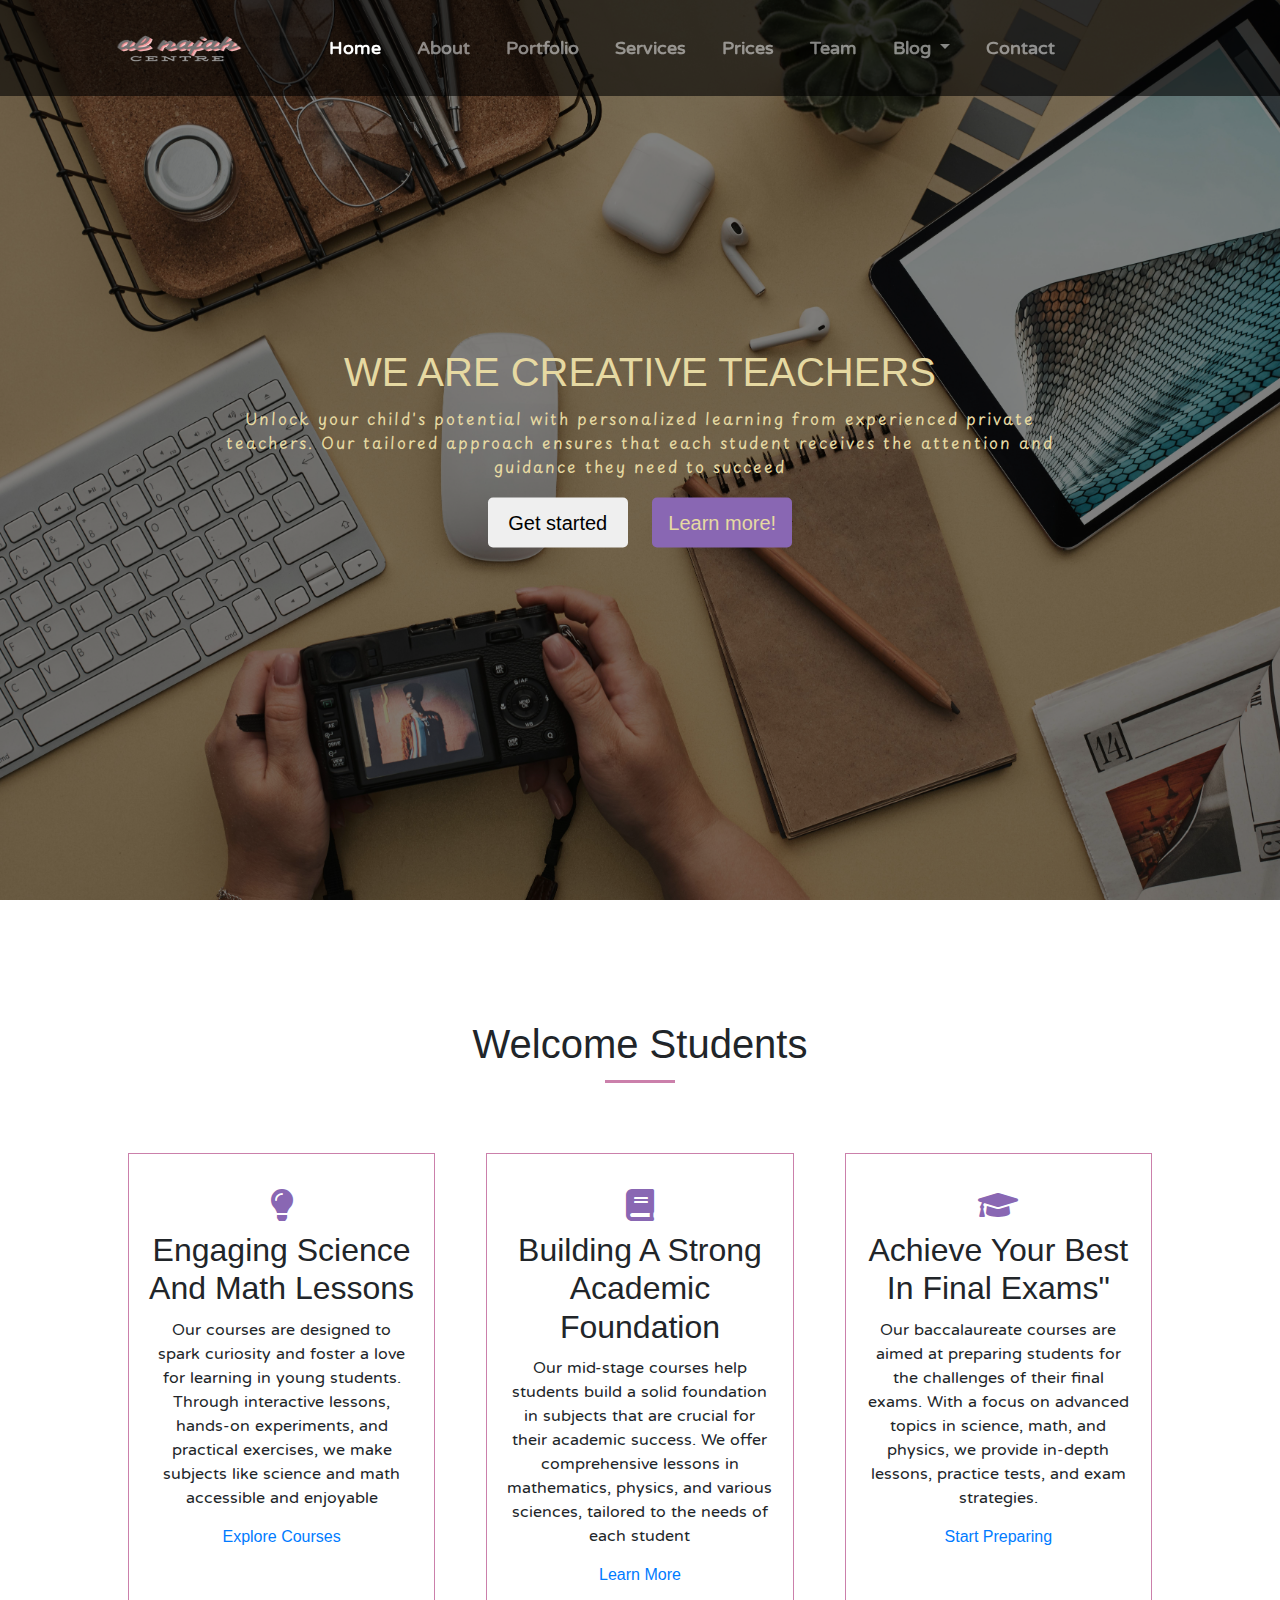
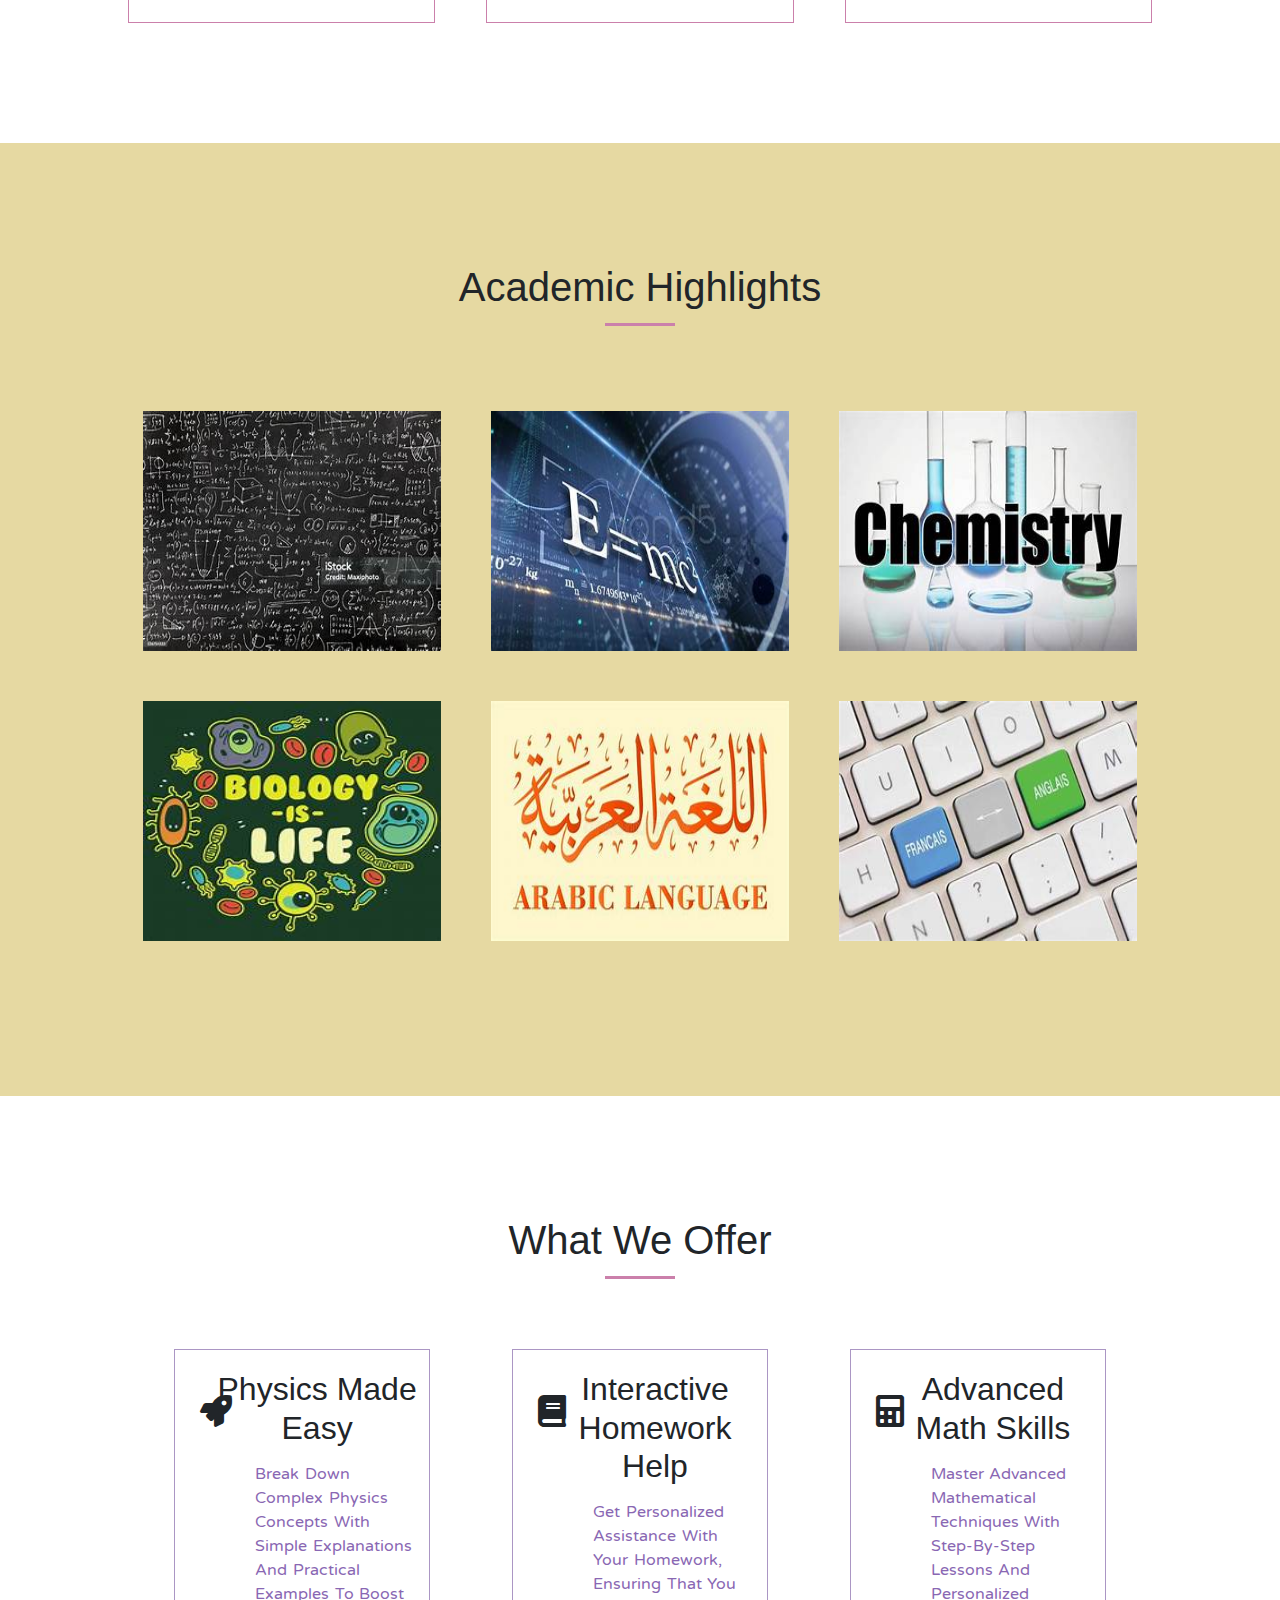
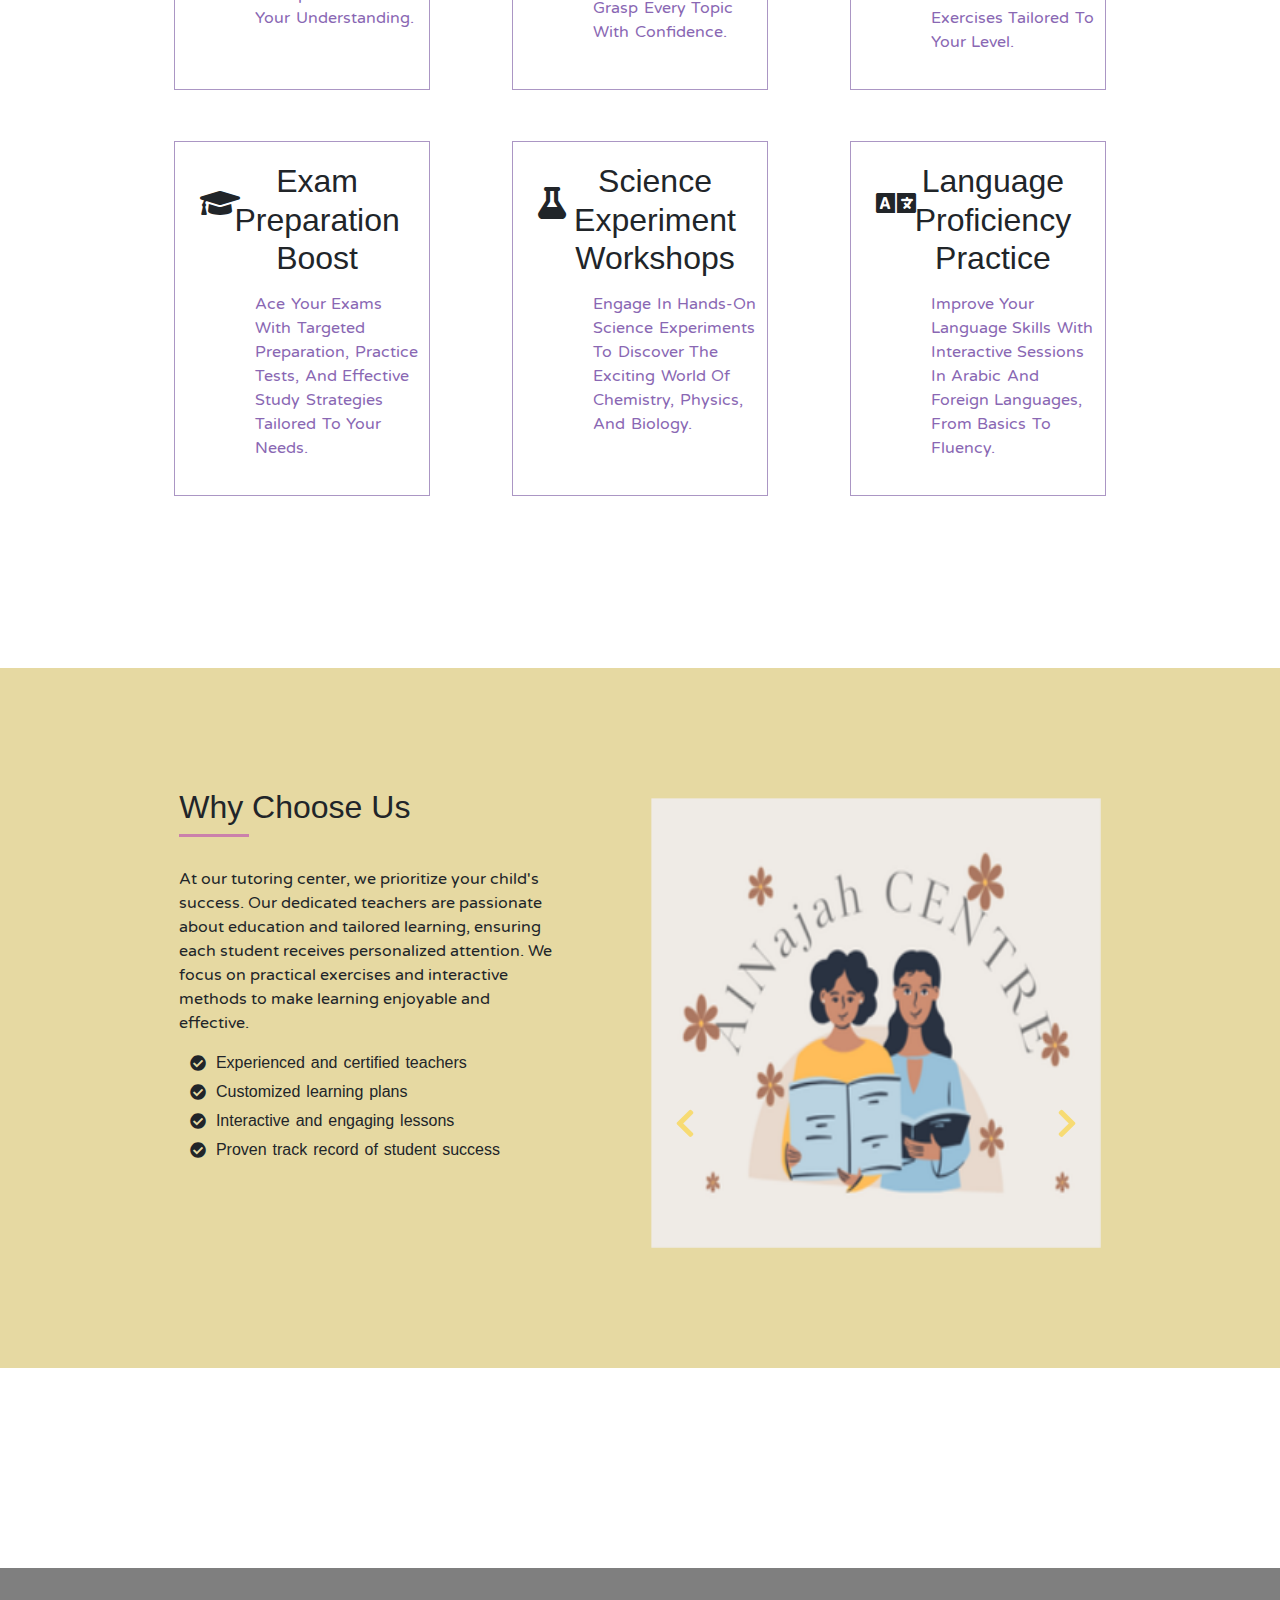
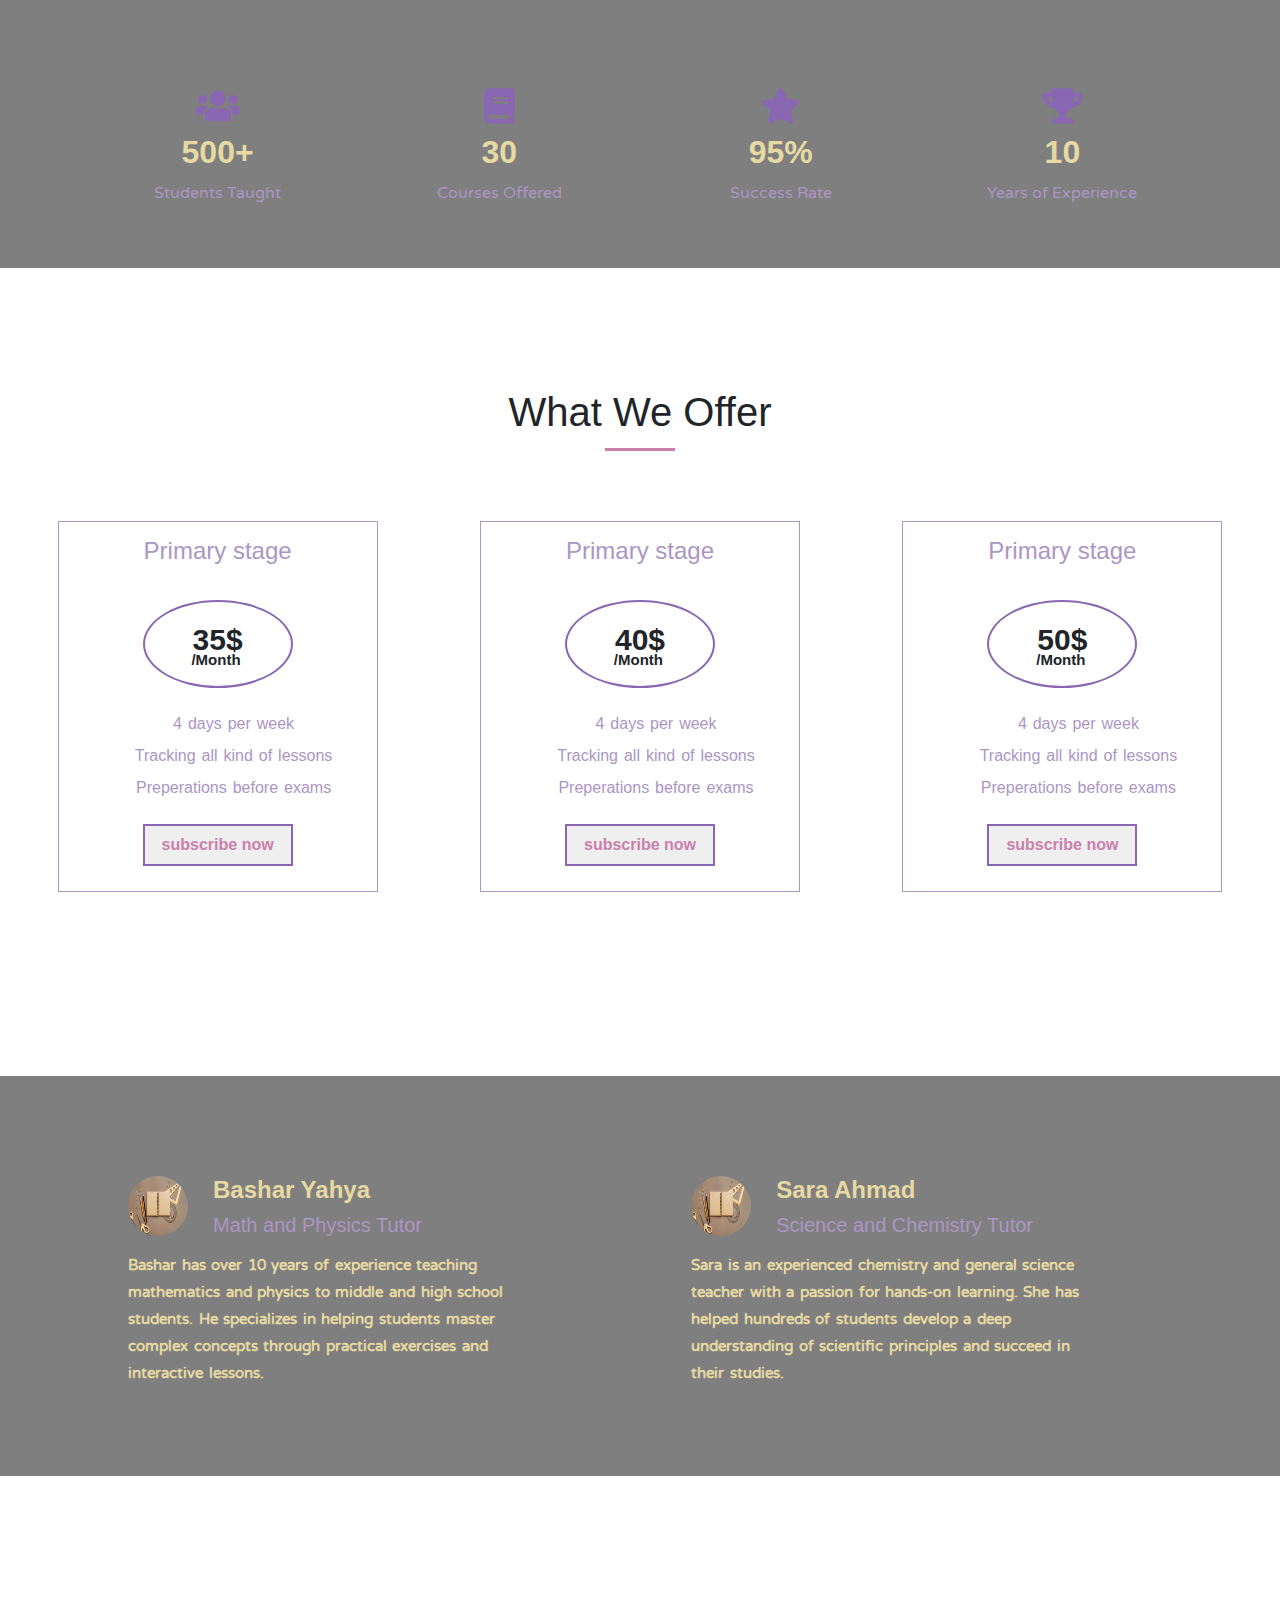
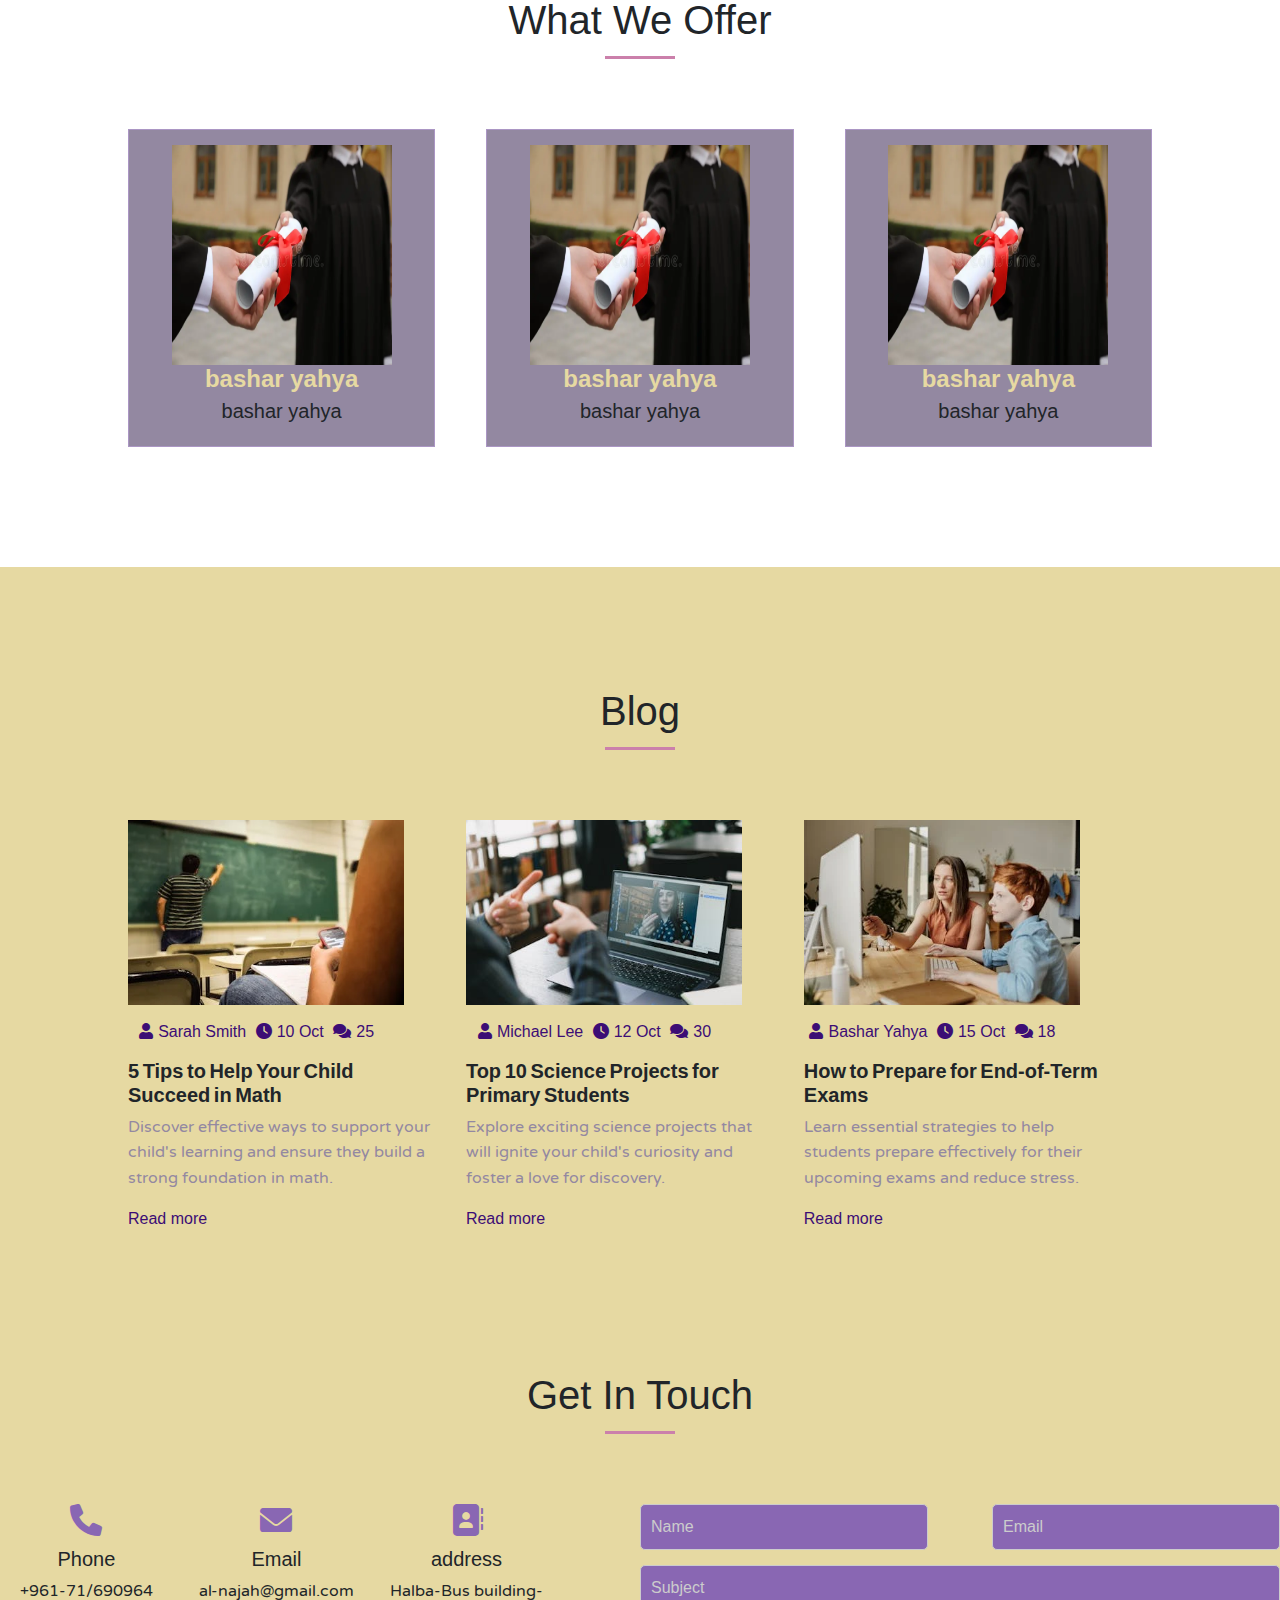
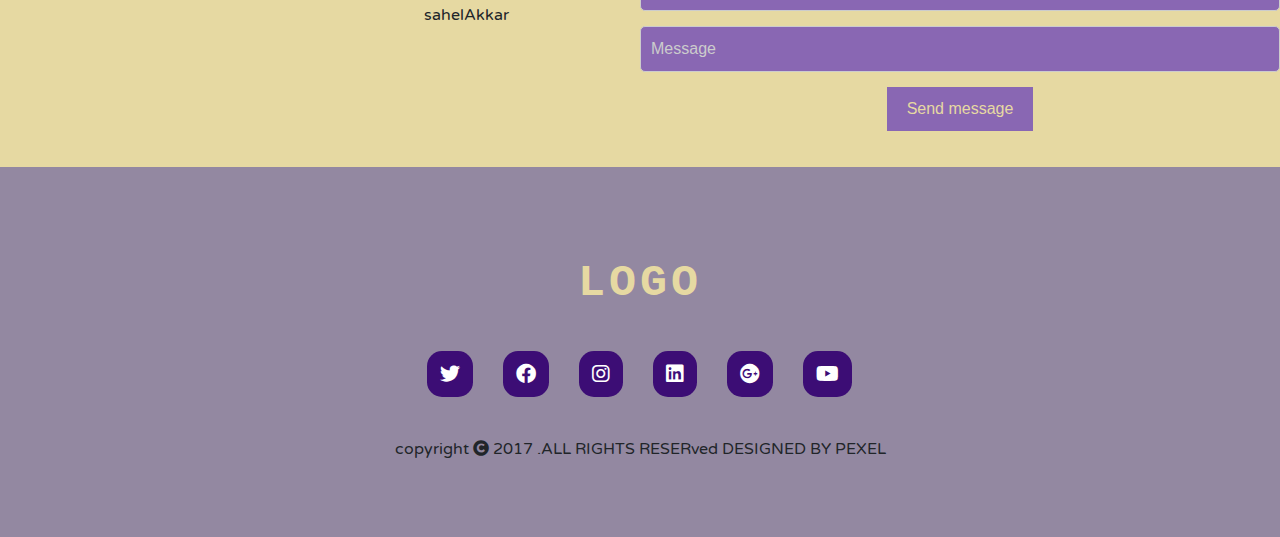
==== commit 121e51f6: "update done" ====
--- a/index.html
+++ b/index.html
@@ -293,7 +293,7 @@
                 <div id="carouselExample" class="carousel slide">
                     <div class="carousel-inner">
                       <div class="carousel-item active">
-                        <img src="Images/AlNajah CENTRE.png" class="d-block " alt="...">
+                        <img src="Images/AlNajah CENTRE.png" class="d-block" alt="...">
                       </div>
                       <div class="carousel-item">
                         <img src="Images/AlNajah CENTRE.png" class="d-block " alt="...">
--- a/css/style.css
+++ b/css/style.css
@@ -160,7 +160,12 @@
 #E6D9A2  lal kitebe
 
 
+
+
  */
+
+
+
  /* Global Adjustments for Mobile */
 @media (max-width: 600px) {
    body {
@@ -190,9 +195,11 @@
 /* sections style  */
 
 /* header sections  */
-html {
-   scroll-behavior: smooth; /* Smooth scrolling */
-}
+
+body {
+   overflow-x: hidden; /* Hide horizontal scrollbar */
+}
+
 .header {
     position: fixed;
     width: 100%;
@@ -834,9 +841,12 @@
    margin-top: 10px;
 }
 
+
 .carousel .carousel-item img {
-   width:500px;
+   width: 450px !important;
    height: 450px;
+   align-items: center;
+   
 }
 
 .carousel-control-prev .fas,
@@ -870,7 +880,21 @@
    .first-section1 .mini-services li {
        justify-content: flex-start; /* Align items to the start */
    }
-}
+ 
+}
+@media (max-width: 600px) {
+   .carousel .carousel-item{
+      width: 100%;
+   }
+ .carousel-item img {
+   margin-right: +50px;
+   
+ }
+ 
+}
+
+
+
 
 
 
